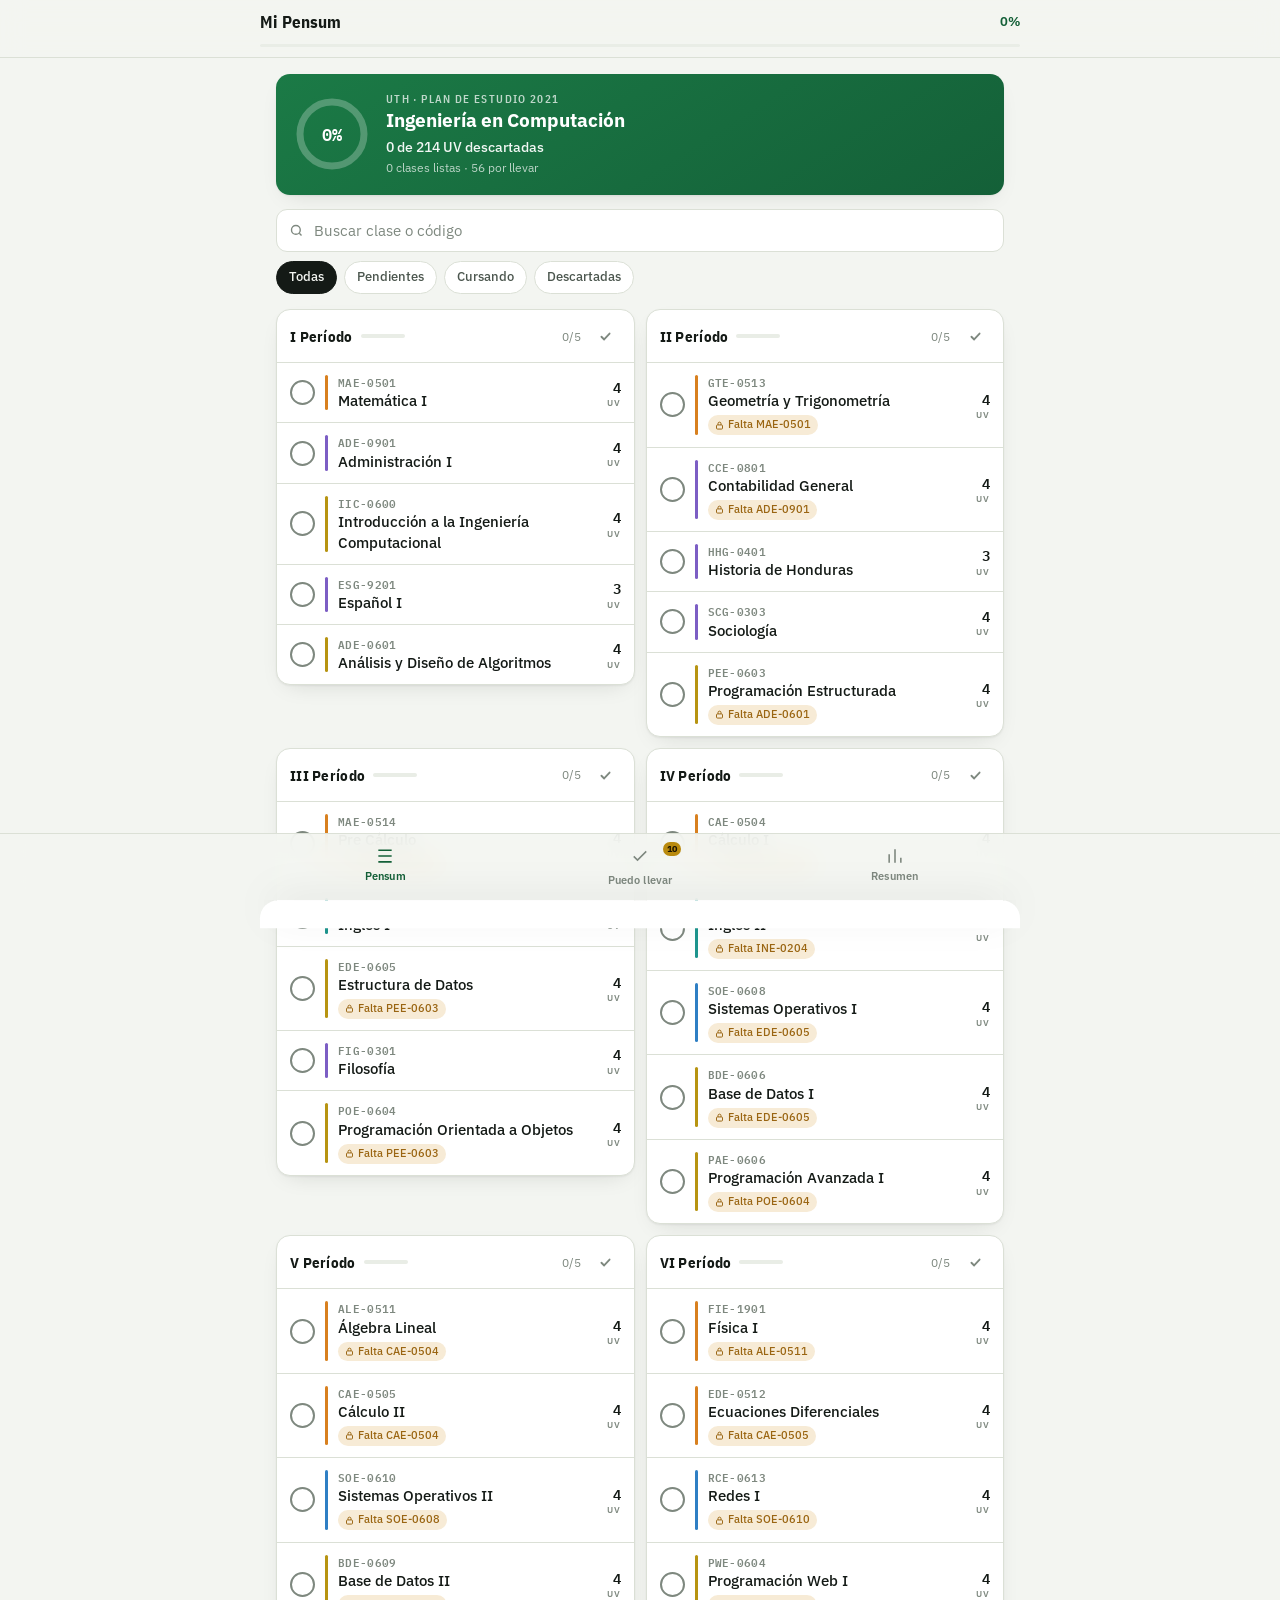
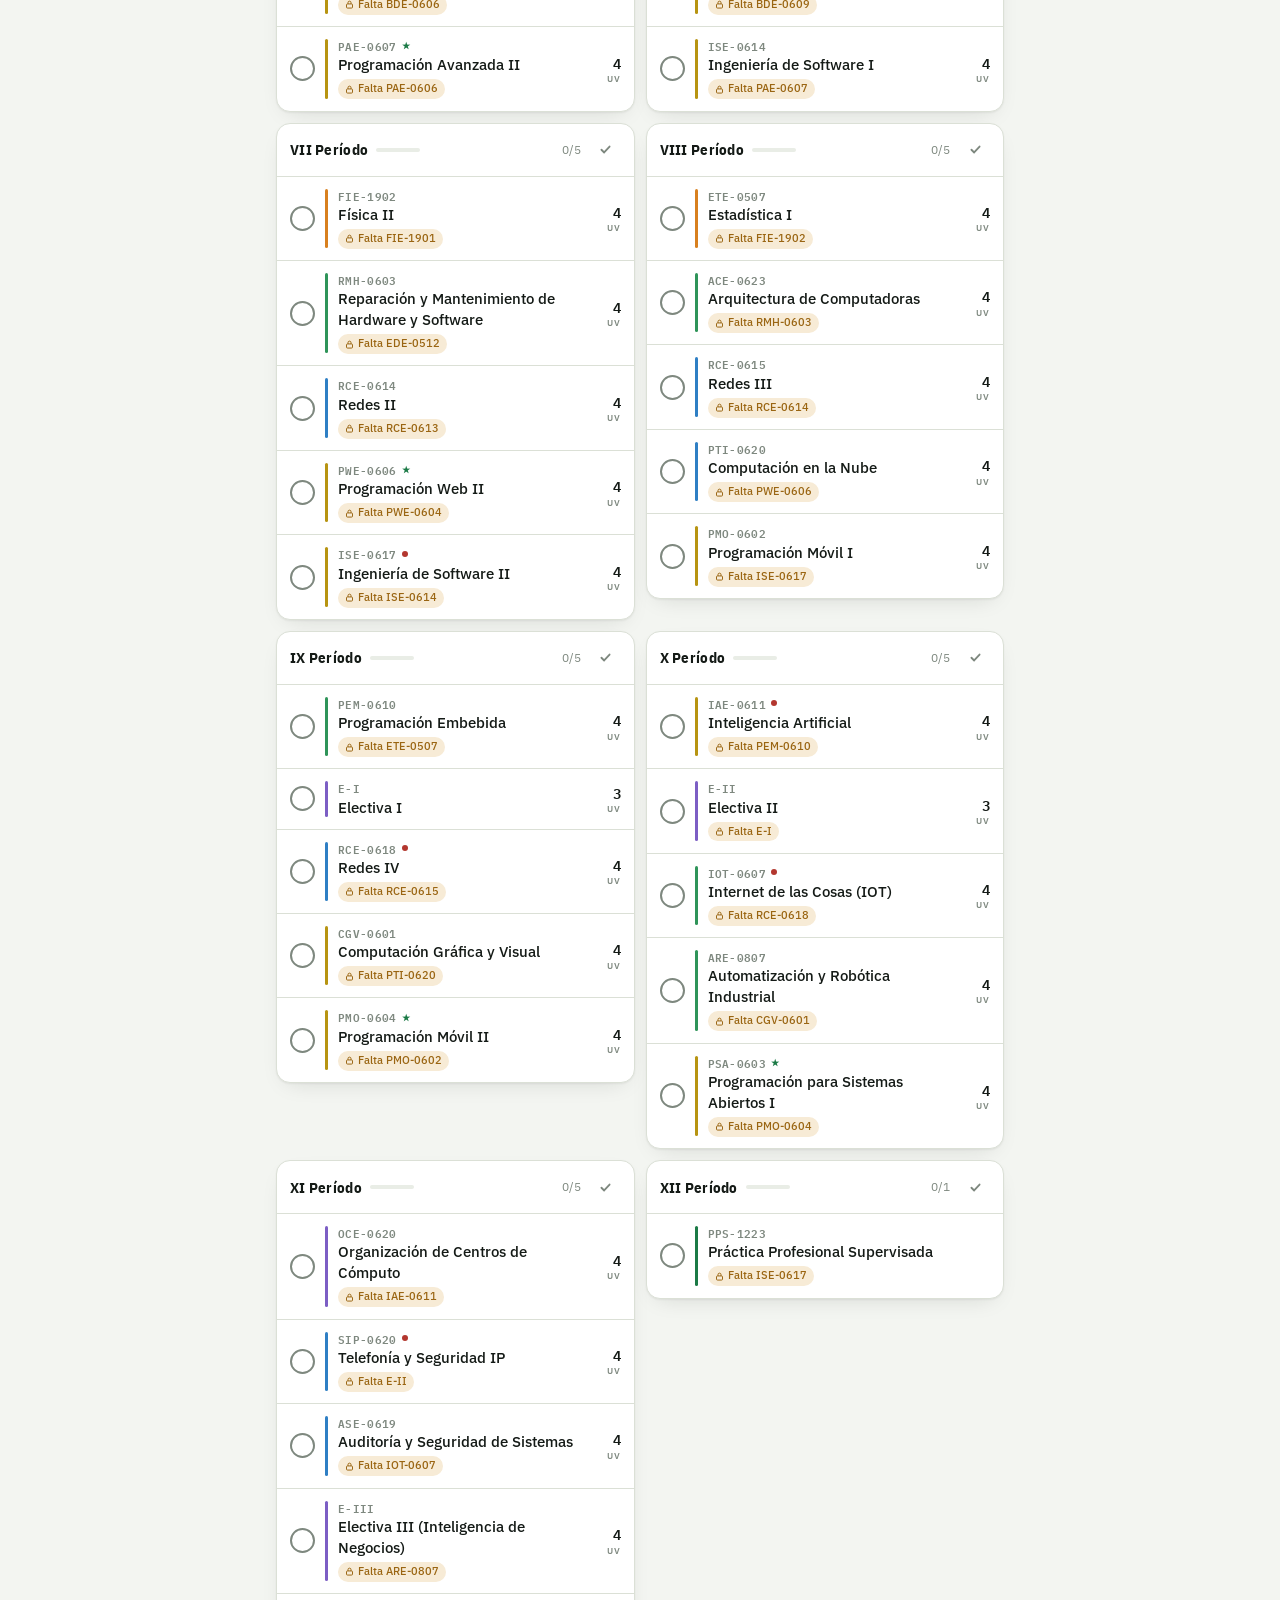
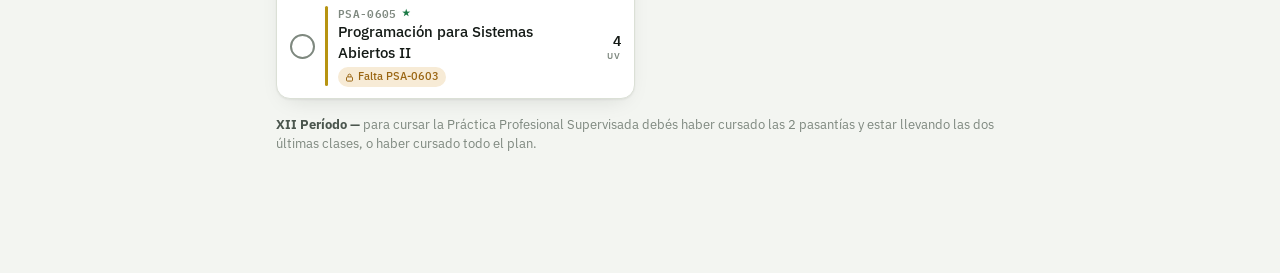
==== pensum-web/index.html @ b681b23f "Versión web instalable del pensum (sin Mac ni Xcode) Misma app en un solo index.html sin dependencia" ====
<!doctype html>
<html lang="es">
<head>
<meta charset="utf-8">
<meta name="viewport" content="width=device-width, initial-scale=1, viewport-fit=cover">
<meta name="description" content="Plan de estudio de Ingeniería en Computación (UTH): descartá las clases que ya cursaste y mirá cuánto te falta.">
<meta name="theme-color" content="#1B7A46">
<meta name="mobile-web-app-capable" content="yes">
<meta name="apple-mobile-web-app-capable" content="yes">
<meta name="apple-mobile-web-app-title" content="Mi Pensum">
<meta name="apple-mobile-web-app-status-bar-style" content="default">
<link rel="apple-touch-icon" href="apple-touch-icon.png">
<link rel="icon" href="icon-192.png" type="image/png">
<link rel="manifest" href="manifest.webmanifest">
</head>
<body>
<title>Mi Pensum UTH</title>
<link rel="preconnect" href="https://fonts.googleapis.com">
<link rel="preconnect" href="https://fonts.gstatic.com" crossorigin>
<link rel="stylesheet" href="https://fonts.googleapis.com/css2?family=IBM+Plex+Mono:wght@500;600&family=IBM+Plex+Sans+Condensed:wght@600;700&family=IBM+Plex+Sans:wght@400;500;600;700&display=swap">

<style>
:root{
  --ground:#F3F5F1; --surface:#FFFFFF; --surface-2:#E9EDE6; --line:#DBE0D6;
  --ink:#141A16; --ink-2:#4B564E; --ink-3:#7E887F;
  --verde:#1B7A46; --verde-ink:#146038; --verde-soft:#E2EFE7;
  --oro:#B98A0E; --oro-soft:#F6ECD2;
  --rojo:#B3372F; --ambar:#9A6512; --ambar-soft:#F7EBD6;
  --a-exactas:#D8801F; --a-desarrollo:#B79412; --a-redes:#2F7FC4;
  --a-humanas:#7C5EC4; --a-electronica:#2F9459; --a-idiomas:#1E958E; --a-practica:#1B7A46;
  --shadow:0 1px 2px rgba(20,26,22,.05), 0 8px 24px -12px rgba(20,26,22,.18);
  --r:14px;
}
@media (prefers-color-scheme: dark){
  :root:not([data-theme="light"]){
    --ground:#0E1210; --surface:#171D19; --surface-2:#202721; --line:#2B332D;
    --ink:#E9EEE9; --ink-2:#A5B0A7; --ink-3:#78837A;
    --verde:#57C285; --verde-ink:#7BD3A0; --verde-soft:#16291F;
    --oro:#E0B855; --oro-soft:#2A2314;
    --rojo:#E2766C; --ambar:#DDA65A; --ambar-soft:#2B2213;
    --a-exactas:#E9A253; --a-desarrollo:#D9BC45; --a-redes:#63A8E6;
    --a-humanas:#A98BE0; --a-electronica:#5CBE84; --a-idiomas:#4DBDB5; --a-practica:#57C285;
    --shadow:0 1px 2px rgba(0,0,0,.4), 0 8px 24px -14px rgba(0,0,0,.7);
  }
}
:root[data-theme="dark"]{
  --ground:#0E1210; --surface:#171D19; --surface-2:#202721; --line:#2B332D;
  --ink:#E9EEE9; --ink-2:#A5B0A7; --ink-3:#78837A;
  --verde:#57C285; --verde-ink:#7BD3A0; --verde-soft:#16291F;
  --oro:#E0B855; --oro-soft:#2A2314;
  --rojo:#E2766C; --ambar:#DDA65A; --ambar-soft:#2B2213;
  --a-exactas:#E9A253; --a-desarrollo:#D9BC45; --a-redes:#63A8E6;
  --a-humanas:#A98BE0; --a-electronica:#5CBE84; --a-idiomas:#4DBDB5; --a-practica:#57C285;
  --shadow:0 1px 2px rgba(0,0,0,.4), 0 8px 24px -14px rgba(0,0,0,.7);
}

*{box-sizing:border-box}
body{
  margin:0; background:var(--ground); color:var(--ink);
  font-family:"IBM Plex Sans",-apple-system,BlinkMacSystemFont,"Segoe UI",sans-serif;
  font-size:15px; line-height:1.45;
  -webkit-font-smoothing:antialiased; -webkit-tap-highlight-color:transparent;
}
button{font:inherit;color:inherit;background:none;border:0;padding:0;cursor:pointer}
:focus-visible{outline:2px solid var(--verde);outline-offset:2px;border-radius:6px}
.mono{font-family:"IBM Plex Mono",ui-monospace,monospace;font-variant-numeric:tabular-nums}
.cond{font-family:"IBM Plex Sans Condensed","IBM Plex Sans",sans-serif}

/* ── barra superior ───────────────────────────────── */
.topbar{
  position:sticky; top:0; z-index:30; background:var(--ground); background:color-mix(in srgb,var(--ground) 88%,transparent);
  backdrop-filter:saturate(1.6) blur(12px); border-bottom:1px solid var(--line);
  padding:calc(env(safe-area-inset-top) + 10px) 16px 10px;
}
.topbar-in{max-width:760px;margin:0 auto;display:flex;align-items:center;gap:12px}
.brand{font-family:"IBM Plex Sans Condensed",sans-serif;font-weight:700;font-size:17px;letter-spacing:.01em}
.topbar .pct{margin-left:auto;font-weight:600;font-size:13px;color:var(--verde-ink)}
.railtrack{height:3px;background:var(--surface-2);border-radius:99px;overflow:hidden;margin-top:9px}
.railfill{height:100%;background:var(--verde);border-radius:99px;transition:width .45s cubic-bezier(.22,1,.36,1)}

/* ── layout ───────────────────────────────────────── */
main{max-width:760px;margin:0 auto;padding:16px 16px 108px}
.view[hidden]{display:none}
section+section{margin-top:14px}

/* ── tarjeta de avance ────────────────────────────── */
.hero{
  background:linear-gradient(148deg,var(--verde) 0%,var(--verde-ink) 100%);
  border-radius:var(--r); padding:18px; display:flex; gap:16px; align-items:center;
  color:#fff; box-shadow:var(--shadow);
}
.hero .eyebrow{
  font-family:"IBM Plex Sans Condensed",sans-serif;font-size:10.5px;font-weight:600;
  letter-spacing:.13em;text-transform:uppercase;color:rgba(255,255,255,.72)
}
.hero h1{margin:2px 0 6px;font-size:19px;font-weight:700;line-height:1.2;text-wrap:balance}
.hero .uvtext{font-size:13.5px;color:rgba(255,255,255,.94);font-weight:500}
.hero .sub{font-size:12px;color:rgba(255,255,255,.7);margin-top:2px}
.ring{flex:0 0 auto;position:relative;width:76px;height:76px}
.ring svg{transform:rotate(-90deg);display:block}
.ring .val{
  position:absolute;inset:0;display:grid;place-items:center;
  font-family:"IBM Plex Mono",monospace;font-weight:600;font-size:17px;font-variant-numeric:tabular-nums
}

/* ── filtros ──────────────────────────────────────── */
.tools{display:flex;flex-direction:column;gap:9px;margin-top:14px}
.search{
  display:flex;align-items:center;gap:8px;background:var(--surface);border:1px solid var(--line);
  border-radius:11px;padding:9px 12px
}
.search input{
  border:0;background:none;outline:none;font:inherit;color:var(--ink);width:100%;
}
.search input::placeholder{color:var(--ink-3)}
.chips{display:flex;gap:7px;overflow-x:auto;scrollbar-width:none;padding-bottom:2px}
.chips::-webkit-scrollbar{display:none}
.chip{
  flex:0 0 auto;border:1px solid var(--line);background:var(--surface);color:var(--ink-2);
  padding:6px 12px;border-radius:99px;font-size:13px;font-weight:500;white-space:nowrap;
  transition:background .15s,color .15s,border-color .15s
}
.chip[aria-pressed="true"]{background:var(--ink);color:var(--ground);border-color:var(--ink)}

/* ── período ──────────────────────────────────────── */
.periodo{background:var(--surface);border:1px solid var(--line);border-radius:var(--r);overflow:hidden;box-shadow:var(--shadow)}
.periodo+.periodo{margin-top:11px}
.phead{display:flex;align-items:center;gap:10px;padding:11px 13px;width:100%;text-align:left}
.phead .num{
  font-family:"IBM Plex Sans Condensed",sans-serif;font-weight:700;font-size:14.5px;letter-spacing:.02em
}
.phead .count{margin-left:auto;font-size:12px;color:var(--ink-3);font-variant-numeric:tabular-nums}
.pbar{width:44px;height:4px;background:var(--surface-2);border-radius:99px;overflow:hidden;flex:0 0 auto}
.pbar i{display:block;height:100%;background:var(--verde);transition:width .35s}
.periodo.done .phead .num{color:var(--verde-ink)}
.markall{
  flex:0 0 auto;width:30px;height:30px;display:grid;place-items:center;border-radius:9px;
  color:var(--ink-3);border:1px solid transparent
}
.markall:hover{background:var(--surface-2);color:var(--ink)}
.periodo.done .markall{color:var(--verde)}
.clases{border-top:1px solid var(--line)}

/* ── fila de clase ────────────────────────────────── */
.clase{display:flex;align-items:stretch;gap:0;border-bottom:1px solid var(--line)}
.clase:last-child{border-bottom:0}
.tick{
  flex:0 0 auto;padding:12px 10px 12px 13px;display:flex;align-items:center;
}
.dot{
  width:25px;height:25px;border-radius:50%;border:2px solid var(--ink-3);
  display:grid;place-items:center;transition:background .18s,border-color .18s,transform .18s
}
.dot svg{opacity:0;transform:scale(.6);transition:opacity .18s,transform .18s}
.clase.hecha .dot{background:var(--verde);border-color:var(--verde)}
.clase.hecha .dot svg{opacity:1;transform:scale(1);color:#fff}
:root[data-theme="dark"] .clase.hecha .dot svg,
.clase.hecha .dot svg{color:#fff}
.clase.cursando .dot{border-color:var(--oro);background:var(--oro-soft)}
.clase.cursando .dot::after{content:"";width:9px;height:9px;border-radius:50%;background:var(--oro)}
.tick:active .dot{transform:scale(.86)}
.stripe{flex:0 0 3px;border-radius:99px;margin:12px 0}
.info{flex:1 1 auto;min-width:0;padding:11px 13px 11px 10px;text-align:left;display:block}
.code{
  font-family:"IBM Plex Mono",monospace;font-size:10.5px;font-weight:600;letter-spacing:.03em;
  color:var(--ink-3);display:flex;align-items:center;gap:5px
}
.flag{width:6px;height:6px;border-radius:50%;flex:0 0 auto}
.flag.inv{background:var(--rojo)}
.nombre{display:block;font-size:14.5px;font-weight:500;margin-top:1px;color:var(--ink)}
.clase.hecha .nombre{text-decoration:line-through;text-decoration-color:var(--ink-3);color:var(--ink-3);font-weight:400}
.clase.hecha .code{opacity:.65}
.lock{
  display:inline-flex;align-items:center;gap:4px;margin-top:4px;font-size:11px;font-weight:500;
  color:var(--ambar);background:var(--ambar-soft);padding:2px 7px;border-radius:99px
}
.cred{
  flex:0 0 auto;padding:12px 13px 12px 6px;display:flex;flex-direction:column;align-items:flex-end;justify-content:center
}
.cred b{font-family:"IBM Plex Mono",monospace;font-size:14px;font-weight:600;font-variant-numeric:tabular-nums}
.cred span{font-size:8.5px;font-weight:600;letter-spacing:.09em;color:var(--ink-3)}

/* ── vacío ────────────────────────────────────────── */
.empty{grid-column:1/-1;text-align:center;padding:48px 24px;color:var(--ink-3)}
.empty strong{display:block;color:var(--ink-2);font-size:15.5px;margin-bottom:4px}
.empty p{margin:0;font-size:13.5px;max-width:34ch;margin-inline:auto}

/* ── resumen ──────────────────────────────────────── */
.tiles{display:grid;grid-template-columns:repeat(2,1fr);gap:10px}
.tile{background:var(--surface);border:1px solid var(--line);border-radius:12px;padding:13px}
.tile .k{font-size:11px;font-weight:600;letter-spacing:.06em;text-transform:uppercase;color:var(--ink-3)}
.tile .v{font-family:"IBM Plex Mono",monospace;font-size:23px;font-weight:600;margin-top:3px;font-variant-numeric:tabular-nums}
.card{background:var(--surface);border:1px solid var(--line);border-radius:var(--r);padding:15px;box-shadow:var(--shadow)}
h2.sec{
  font-family:"IBM Plex Sans Condensed",sans-serif;font-size:11px;font-weight:600;letter-spacing:.13em;
  text-transform:uppercase;color:var(--ink-3);margin:20px 0 9px
}
.brow{display:flex;align-items:center;gap:10px;padding:6px 0}
.brow .lbl{font-size:13px;flex:0 0 auto;width:106px}
.brow .track{flex:1 1 auto;height:6px;background:var(--surface-2);border-radius:99px;overflow:hidden}
.brow .track i{display:block;height:100%;border-radius:99px;transition:width .4s}
.brow .n{font-size:11.5px;color:var(--ink-3);flex:0 0 auto;width:52px;text-align:right;font-variant-numeric:tabular-nums}
.legend{display:flex;flex-direction:column;gap:8px;font-size:13px;color:var(--ink-2)}
.legend div{display:flex;align-items:flex-start;gap:8px}
.note{font-size:12.5px;color:var(--ink-3);line-height:1.5}
.actions{display:flex;flex-direction:column;gap:9px;margin-top:20px}
.btn{
  display:flex;align-items:center;justify-content:center;gap:8px;padding:12px;border-radius:11px;
  font-weight:600;font-size:14.5px;border:1px solid var(--line);background:var(--surface)
}
.btn.prim{background:var(--verde);border-color:var(--verde);color:#fff}
.btn.danger{color:var(--rojo)}

/* ── navegación inferior ──────────────────────────── */
nav{
  position:fixed;left:0;right:0;bottom:0;z-index:30;
  background:var(--ground); background:color-mix(in srgb,var(--ground) 90%,transparent);
  backdrop-filter:saturate(1.6) blur(12px);border-top:1px solid var(--line);
  padding:6px 8px calc(env(safe-area-inset-bottom) + 6px);
}
.nav-in{max-width:760px;margin:0 auto;display:grid;grid-template-columns:repeat(3,1fr);gap:4px}
.tab{
  display:flex;flex-direction:column;align-items:center;gap:3px;padding:6px 2px;border-radius:10px;
  color:var(--ink-3);font-size:10.5px;font-weight:600;letter-spacing:.01em
}
.tab[aria-selected="true"]{color:var(--verde-ink)}
.tab .badge{
  position:absolute;transform:translate(13px,-4px);background:var(--oro);color:#1b1400;
  font-size:9px;font-weight:700;border-radius:99px;padding:0 4px;line-height:14px;min-width:14px;text-align:center
}

/* ── hoja de detalle ──────────────────────────────── */
.scrim{position:fixed;inset:0;background:rgba(10,14,11,.45);z-index:40;opacity:0;pointer-events:none;transition:opacity .25s}
.scrim.open{opacity:1;pointer-events:auto}
.sheet{
  position:fixed;left:0;right:0;bottom:0;z-index:41;background:var(--surface);
  border-radius:18px 18px 0 0;box-shadow:0 -8px 40px -12px rgba(0,0,0,.4);
  padding:8px 18px calc(env(safe-area-inset-bottom) + 20px);
  max-height:86vh;overflow-y:auto;transform:translateY(101%);transition:transform .3s cubic-bezier(.22,1,.36,1);
  max-width:760px;margin:0 auto
}
.sheet.open{transform:translateY(0)}
.grip{width:38px;height:4px;border-radius:99px;background:var(--line);margin:6px auto 14px}
.sheet .code{font-size:11.5px;margin-bottom:2px}
.sheet h3{margin:0 0 10px;font-size:19px;font-weight:700;line-height:1.25;text-wrap:balance}
.pills{display:flex;flex-wrap:wrap;gap:6px;margin-bottom:16px}
.pill{font-size:11.5px;font-weight:600;padding:4px 9px;border-radius:99px;background:var(--surface-2);color:var(--ink-2)}
.seg{display:grid;grid-template-columns:repeat(3,1fr);gap:3px;background:var(--surface-2);padding:3px;border-radius:11px;margin-bottom:16px}
.seg button{padding:8px;border-radius:9px;font-size:13.5px;font-weight:600;color:var(--ink-2)}
.seg button[aria-pressed="true"]{background:var(--surface);color:var(--ink);box-shadow:0 1px 3px rgba(0,0,0,.12)}
.sheet h4{
  font-family:"IBM Plex Sans Condensed",sans-serif;font-size:10.5px;font-weight:600;letter-spacing:.13em;
  text-transform:uppercase;color:var(--ink-3);margin:16px 0 7px
}
.link{display:flex;align-items:center;gap:9px;padding:7px 0;font-size:13.5px}
.link .st{flex:0 0 auto;color:var(--ink-3)}
.link.ok .st{color:var(--verde)}
.link small{display:block;color:var(--ink-3);font-size:11px;font-family:"IBM Plex Mono",monospace}
.toast{
  position:fixed;left:50%;bottom:calc(env(safe-area-inset-bottom) + 78px);transform:translate(-50%,14px);
  background:var(--ink);color:var(--ground);font-size:13px;font-weight:500;padding:9px 16px;border-radius:99px;
  z-index:50;opacity:0;pointer-events:none;transition:opacity .2s,transform .2s
}
.toast.show{opacity:1;transform:translate(-50%,0)}

@media (min-width:880px){
  .grid2{display:grid;grid-template-columns:1fr 1fr;gap:11px;align-items:start}
  .grid2 .periodo+.periodo{margin-top:0}
}
@media (prefers-reduced-motion:reduce){
  *{transition-duration:.01ms !important;animation-duration:.01ms !important}
}
</style>

<div class="topbar">
  <div class="topbar-in">
    <span class="brand">Mi Pensum</span>
    <span class="pct" id="topPct">0%</span>
  </div>
  <div class="topbar-in"><div class="railtrack" style="flex:1"><div class="railfill" id="topRail" style="width:0%"></div></div></div>
</div>

<main>
  <!-- ══ PENSUM ══ -->
  <div class="view" id="view-pensum">
    <div class="hero">
      <div class="ring">
        <svg width="76" height="76" viewBox="0 0 76 76" aria-hidden="true">
          <circle cx="38" cy="38" r="32" fill="none" stroke="rgba(255,255,255,.25)" stroke-width="7"></circle>
          <circle id="ringArc" cx="38" cy="38" r="32" fill="none" stroke="#EFC64B" stroke-width="7"
                  stroke-linecap="round" stroke-dasharray="201.06" stroke-dashoffset="201.06"
                  style="transition:stroke-dashoffset .6s cubic-bezier(.22,1,.36,1)"></circle>
        </svg>
        <div class="val" id="ringVal">0%</div>
      </div>
      <div style="min-width:0">
        <div class="eyebrow">UTH · Plan de estudio 2021</div>
        <h1>Ingeniería en Computación</h1>
        <div class="uvtext" id="heroUv">0 de 214 UV descartadas</div>
        <div class="sub" id="heroSub">0 clases listas · 56 por llevar</div>
      </div>
    </div>

    <div class="tools">
      <label class="search">
        <svg width="15" height="15" viewBox="0 0 24 24" fill="none" stroke="currentColor" stroke-width="2.2" style="color:var(--ink-3);flex:0 0 auto" aria-hidden="true"><circle cx="11" cy="11" r="7"/><path d="m20 20-3.5-3.5"/></svg>
        <input id="q" type="search" placeholder="Buscar clase o código" autocomplete="off" aria-label="Buscar clase o código">
      </label>
      <div class="chips" role="group" aria-label="Filtrar por estado">
        <button class="chip" data-filtro="todas" aria-pressed="true">Todas</button>
        <button class="chip" data-filtro="pendiente" aria-pressed="false">Pendientes</button>
        <button class="chip" data-filtro="cursando" aria-pressed="false">Cursando</button>
        <button class="chip" data-filtro="descartada" aria-pressed="false">Descartadas</button>
      </div>
    </div>

    <div id="periodos" class="grid2" style="margin-top:13px"></div>

    <p class="note" style="margin-top:16px">
      <strong style="color:var(--ink-2)">XII Período —</strong> para cursar la Práctica Profesional
      Supervisada debés haber cursado las 2 pasantías y estar llevando las dos últimas clases,
      o haber cursado todo el plan.
    </p>
  </div>

  <!-- ══ PUEDO LLEVAR ══ -->
  <div class="view" id="view-libres" hidden>
    <h2 class="sec" style="margin-top:4px">Listo para matricular</h2>
    <p class="note" id="libresIntro" style="margin-bottom:12px"></p>
    <div id="libres"></div>
  </div>

  <!-- ══ RESUMEN ══ -->
  <div class="view" id="view-resumen" hidden>
    <h2 class="sec" style="margin-top:4px">De un vistazo</h2>
    <div class="tiles" id="tiles"></div>

    <h2 class="sec">Avance por período</h2>
    <div class="card" id="barPeriodos"></div>

    <h2 class="sec">Avance por área</h2>
    <div class="card" id="barAreas"></div>

    <h2 class="sec">Simbología del plan</h2>
    <div class="card legend">
      <div><span class="flag inv" style="margin-top:6px"></span><span>Punto rojo — componente de investigación</span></div>
      <div><span style="color:var(--verde);font-size:11px;margin-top:2px">&#9733;</span><span>Estrella verde — componente de vinculación</span></div>
      <div><span style="color:var(--ink-3);margin-top:1px">&#9679;</span><span>Al terminar Ingeniería de Software II cursás la Pasantía Profesional Supervisada I (80 hrs); al terminar Redes IV, la Pasantía II.</span></div>
    </div>

    <div class="actions">
      <button class="btn prim" id="btnShare">Compartir mi avance</button>
      <button class="btn danger" id="btnReset">Reiniciar todo el pensum</button>
    </div>

    <p class="note" style="margin-top:18px">
      Códigos, nombres, UV y períodos salen del mapa curricular del brochure de la UTH.
      Las prelaciones son las cadenas visibles del diagrama: confirmalas con tu coordinación
      académica antes de matricular.
    </p>
  </div>
</main>

<nav>
  <div class="nav-in" role="tablist">
    <button class="tab" role="tab" data-view="pensum" aria-selected="true">
      <svg width="20" height="20" viewBox="0 0 24 24" fill="none" stroke="currentColor" stroke-width="1.9" aria-hidden="true"><path d="M4 5h16M4 12h16M4 19h16"/></svg>
      Pensum
    </button>
    <button class="tab" role="tab" data-view="libres" aria-selected="false">
      <span style="position:relative;display:block">
        <svg width="20" height="20" viewBox="0 0 24 24" fill="none" stroke="currentColor" stroke-width="1.9" aria-hidden="true"><path d="M4.5 12.5 9 17l10.5-10.5"/></svg>
        <span class="badge" id="badgeLibres" hidden>0</span>
      </span>
      Puedo llevar
    </button>
    <button class="tab" role="tab" data-view="resumen" aria-selected="false">
      <svg width="20" height="20" viewBox="0 0 24 24" fill="none" stroke="currentColor" stroke-width="1.9" aria-hidden="true"><path d="M5 20V10M12 20V4M19 20v-6"/></svg>
      Resumen
    </button>
  </div>
</nav>

<div class="scrim" id="scrim"></div>
<div class="sheet" id="sheet" role="dialog" aria-modal="true" aria-label="Detalle de la clase"></div>
<div class="toast" id="toast"></div>

<script>
"use strict";

/* ───────── Plan de estudio: Ingeniería en Computación, UTH (brochure 2021) ─────────
   c=código, n=nombre, uv, p=período, a=área, r=requisitos, f=marcas
   f: i=investigación, v=vinculación, 1=pasantía I, 2=pasantía II          */
const AREAS = {
  exactas:{n:"Exactas",c:"var(--a-exactas)"}, desarrollo:{n:"Desarrollo",c:"var(--a-desarrollo)"},
  redes:{n:"Redes y telecom.",c:"var(--a-redes)"}, humanas:{n:"Habilidades humanas",c:"var(--a-humanas)"},
  electronica:{n:"Electrónica",c:"var(--a-electronica)"}, idiomas:{n:"Idiomas",c:"var(--a-idiomas)"},
  practica:{n:"Práctica profesional",c:"var(--a-practica)"}
};

const CURSOS = [
  {c:"MAE-0501",n:"Matemática I",uv:4,p:1,a:"exactas",r:[]},
  {c:"ADE-0901",n:"Administración I",uv:4,p:1,a:"humanas",r:[]},
  {c:"IIC-0600",n:"Introducción a la Ingeniería Computacional",uv:4,p:1,a:"desarrollo",r:[]},
  {c:"ESG-9201",n:"Español I",uv:3,p:1,a:"humanas",r:[]},
  {c:"ADE-0601",n:"Análisis y Diseño de Algoritmos",uv:4,p:1,a:"desarrollo",r:[]},

  {c:"GTE-0513",n:"Geometría y Trigonometría",uv:4,p:2,a:"exactas",r:["MAE-0501"]},
  {c:"CCE-0801",n:"Contabilidad General",uv:4,p:2,a:"humanas",r:["ADE-0901"]},
  {c:"HHG-0401",n:"Historia de Honduras",uv:3,p:2,a:"humanas",r:[]},
  {c:"SCG-0303",n:"Sociología",uv:4,p:2,a:"humanas",r:[]},
  {c:"PEE-0603",n:"Programación Estructurada",uv:4,p:2,a:"desarrollo",r:["ADE-0601"]},

  {c:"MAE-0514",n:"Pre Cálculo",uv:4,p:3,a:"exactas",r:["GTE-0513"]},
  {c:"INE-0204",n:"Inglés I",uv:3,p:3,a:"idiomas",r:[]},
  {c:"EDE-0605",n:"Estructura de Datos",uv:4,p:3,a:"desarrollo",r:["PEE-0603"]},
  {c:"FIG-0301",n:"Filosofía",uv:4,p:3,a:"humanas",r:[]},
  {c:"POE-0604",n:"Programación Orientada a Objetos",uv:4,p:3,a:"desarrollo",r:["PEE-0603"]},

  {c:"CAE-0504",n:"Cálculo I",uv:4,p:4,a:"exactas",r:["MAE-0514"]},
  {c:"INE-0205",n:"Inglés II",uv:3,p:4,a:"idiomas",r:["INE-0204"]},
  {c:"SOE-0608",n:"Sistemas Operativos I",uv:4,p:4,a:"redes",r:["EDE-0605"]},
  {c:"BDE-0606",n:"Base de Datos I",uv:4,p:4,a:"desarrollo",r:["EDE-0605"]},
  {c:"PAE-0606",n:"Programación Avanzada I",uv:4,p:4,a:"desarrollo",r:["POE-0604"]},

  {c:"ALE-0511",n:"Álgebra Lineal",uv:4,p:5,a:"exactas",r:["CAE-0504"]},
  {c:"CAE-0505",n:"Cálculo II",uv:4,p:5,a:"exactas",r:["CAE-0504"]},
  {c:"SOE-0610",n:"Sistemas Operativos II",uv:4,p:5,a:"redes",r:["SOE-0608"]},
  {c:"BDE-0609",n:"Base de Datos II",uv:4,p:5,a:"desarrollo",r:["BDE-0606"]},
  {c:"PAE-0607",n:"Programación Avanzada II",uv:4,p:5,a:"desarrollo",r:["PAE-0606"],f:"v"},

  {c:"FIE-1901",n:"Física I",uv:4,p:6,a:"exactas",r:["ALE-0511"]},
  {c:"EDE-0512",n:"Ecuaciones Diferenciales",uv:4,p:6,a:"exactas",r:["CAE-0505"]},
  {c:"RCE-0613",n:"Redes I",uv:4,p:6,a:"redes",r:["SOE-0610"]},
  {c:"PWE-0604",n:"Programación Web I",uv:4,p:6,a:"desarrollo",r:["BDE-0609"]},
  {c:"ISE-0614",n:"Ingeniería de Software I",uv:4,p:6,a:"desarrollo",r:["PAE-0607"]},

  {c:"FIE-1902",n:"Física II",uv:4,p:7,a:"exactas",r:["FIE-1901"]},
  {c:"RMH-0603",n:"Reparación y Mantenimiento de Hardware y Software",uv:4,p:7,a:"electronica",r:["EDE-0512"]},
  {c:"RCE-0614",n:"Redes II",uv:4,p:7,a:"redes",r:["RCE-0613"]},
  {c:"PWE-0606",n:"Programación Web II",uv:4,p:7,a:"desarrollo",r:["PWE-0604"],f:"v"},
  {c:"ISE-0617",n:"Ingeniería de Software II",uv:4,p:7,a:"desarrollo",r:["ISE-0614"],f:"i1"},

  {c:"ETE-0507",n:"Estadística I",uv:4,p:8,a:"exactas",r:["FIE-1902"]},
  {c:"ACE-0623",n:"Arquitectura de Computadoras",uv:4,p:8,a:"electronica",r:["RMH-0603"]},
  {c:"RCE-0615",n:"Redes III",uv:4,p:8,a:"redes",r:["RCE-0614"]},
  {c:"PTI-0620",n:"Computación en la Nube",uv:4,p:8,a:"redes",r:["PWE-0606"]},
  {c:"PMO-0602",n:"Programación Móvil I",uv:4,p:8,a:"desarrollo",r:["ISE-0617"]},

  {c:"PEM-0610",n:"Programación Embebida",uv:4,p:9,a:"electronica",r:["ETE-0507"]},
  {c:"E-I",n:"Electiva I",uv:3,p:9,a:"humanas",r:[]},
  {c:"RCE-0618",n:"Redes IV",uv:4,p:9,a:"redes",r:["RCE-0615"],f:"i2"},
  {c:"CGV-0601",n:"Computación Gráfica y Visual",uv:4,p:9,a:"desarrollo",r:["PTI-0620"]},
  {c:"PMO-0604",n:"Programación Móvil II",uv:4,p:9,a:"desarrollo",r:["PMO-0602"],f:"v"},

  {c:"IAE-0611",n:"Inteligencia Artificial",uv:4,p:10,a:"desarrollo",r:["PEM-0610"],f:"i"},
  {c:"E-II",n:"Electiva II",uv:3,p:10,a:"humanas",r:["E-I"]},
  {c:"IOT-0607",n:"Internet de las Cosas (IOT)",uv:4,p:10,a:"electronica",r:["RCE-0618"],f:"i"},
  {c:"ARE-0807",n:"Automatización y Robótica Industrial",uv:4,p:10,a:"electronica",r:["CGV-0601"]},
  {c:"PSA-0603",n:"Programación para Sistemas Abiertos I",uv:4,p:10,a:"desarrollo",r:["PMO-0604"],f:"v"},

  {c:"OCE-0620",n:"Organización de Centros de Cómputo",uv:4,p:11,a:"humanas",r:["IAE-0611"]},
  {c:"SIP-0620",n:"Telefonía y Seguridad IP",uv:4,p:11,a:"redes",r:["E-II"],f:"i"},
  {c:"ASE-0619",n:"Auditoría y Seguridad de Sistemas",uv:4,p:11,a:"redes",r:["IOT-0607"]},
  {c:"E-III",n:"Electiva III (Inteligencia de Negocios)",uv:4,p:11,a:"humanas",r:["ARE-0807"]},
  {c:"PSA-0605",n:"Programación para Sistemas Abiertos II",uv:4,p:11,a:"desarrollo",r:["PSA-0603"],f:"v"},

  {c:"PPS-1223",n:"Práctica Profesional Supervisada",uv:0,p:12,a:"practica",r:["ISE-0617","RCE-0618"]}
];

const ROMANO = ["","I","II","III","IV","V","VI","VII","VIII","IX","X","XI","XII"];
const PERIODOS = [...new Set(CURSOS.map(c => c.p))].sort((a,b) => a-b);
const PORCODIGO = Object.fromEntries(CURSOS.map(c => [c.c, c]));
const UV_TOTAL = CURSOS.reduce((s,c) => s + c.uv, 0);
const CLAVE = "pensum.uth.v1";
const ETIQ = { todas:"Todas", pendiente:"Pendientes", cursando:"Cursando", descartada:"Descartadas" };

/* ───────── estado ───────── */
let estados = {};
try {
  const raw = localStorage.getItem(CLAVE);
  if (raw) estados = JSON.parse(raw) || {};
} catch (e) { estados = {}; }

function guardar(){
  try { localStorage.setItem(CLAVE, JSON.stringify(estados)); } catch (e) {}
}

let filtro = "todas";
let busqueda = "";
let vista = "pensum";
let colapsados = new Set();

const est = c => estados[c.c] || "pendiente";
const hecha = c => est(c) === "descartada";
const faltantes = c => c.r.map(x => PORCODIGO[x]).filter(x => x && !hecha(x));
const bloqueada = c => !hecha(c) && faltantes(c).length > 0;
const habilita = c => CURSOS.filter(x => x.r.includes(c.c));
const libres = () => CURSOS.filter(c => est(c) === "pendiente" && faltantes(c).length === 0);

function fijar(c, nuevo){
  if (nuevo === "pendiente") delete estados[c.c]; else estados[c.c] = nuevo;
  guardar(); render();
}
function alternar(c){ fijar(c, hecha(c) ? "pendiente" : "descartada"); }

function avance(lista){
  let uvOk = 0, uvT = 0, ok = 0, cur = 0;
  for (const c of lista){
    uvT += c.uv;
    if (est(c) === "descartada"){ uvOk += c.uv; ok++; }
    else if (est(c) === "cursando") cur++;
  }
  return { uvOk, uvT, ok, cur, total: lista.length, pend: lista.length - ok,
           frac: uvT ? uvOk / uvT : 0 };
}
const delPeriodo = p => CURSOS.filter(c => c.p === p);

function visible(c){
  if (filtro !== "todas" && est(c) !== filtro) return false;
  const q = busqueda.trim().toLowerCase();
  if (!q) return true;
  return c.n.toLowerCase().includes(q) || c.c.toLowerCase().includes(q);
}

/* ───────── utilidades de render ───────── */
const esc = s => String(s).replace(/[&<>"']/g, m =>
  ({"&":"&amp;","<":"&lt;",">":"&gt;",'"':"&quot;","'":"&#39;"}[m]));

const CHECK = '<svg width="13" height="13" viewBox="0 0 24 24" fill="none" stroke="currentColor" stroke-width="3.4" stroke-linecap="round" stroke-linejoin="round"><path d="M4.5 12.5 9.5 17.5 19.5 6.5"/></svg>';
const LOCK = '<svg width="9" height="9" viewBox="0 0 24 24" fill="none" stroke="currentColor" stroke-width="2.6"><rect x="4" y="10.5" width="16" height="11" rx="2.5"/><path d="M8 10.5V7a4 4 0 0 1 8 0v3.5"/></svg>';

function filaHTML(c){
  const e = est(c);
  const cls = e === "descartada" ? "hecha" : (e === "cursando" ? "cursando" : "");
  const flags = (c.f || "");
  let marcas = "";
  if (flags.includes("i")) marcas += '<span class="flag inv" title="Componente de investigación"></span>';
  if (flags.includes("v")) marcas += '<span style="color:var(--verde);font-size:9px;line-height:1" title="Componente de vinculación">&#9733;</span>';
  const falta = bloqueada(c) ? faltantes(c)[0] : null;
  return `<div class="clase ${cls}" data-c="${c.c}">
    <button class="tick" data-act="toggle" aria-pressed="${e === "descartada"}"
            aria-label="${e === "descartada" ? "Restaurar" : "Descartar"} ${esc(c.n)}">
      <span class="dot">${CHECK}</span>
    </button>
    <span class="stripe" style="background:${AREAS[c.a].c}"></span>
    <button class="info" data-act="detalle" aria-label="Ver detalle de ${esc(c.n)}">
      <span class="code">${esc(c.c)}${marcas}</span>
      <span class="nombre">${esc(c.n)}</span>
      ${falta ? `<span class="lock">${LOCK} Falta ${esc(falta.c)}</span>` : ""}
    </button>
    ${c.uv ? `<span class="cred"><b>${c.uv}</b><span>UV</span></span>` : '<span class="cred"></span>'}
  </div>`;
}

function renderPensum(){
  const cont = document.getElementById("periodos");
  let html = "", algo = false;

  for (const p of PERIODOS){
    const todos = delPeriodo(p);
    const mostrados = todos.filter(visible);
    if (!mostrados.length) continue;
    algo = true;
    const a = avance(todos);
    const listo = a.ok === a.total;
    const cerrado = colapsados.has(p);
    html += `<div class="periodo ${listo ? "done" : ""}">
      <div class="phead">
        <button data-per="${p}" data-act="colapsar" style="display:flex;align-items:center;gap:8px;flex:1 1 auto;text-align:left"
                aria-expanded="${!cerrado}">
          <span class="num">${ROMANO[p]} Período</span>
          <span class="pbar"><i style="width:${a.total ? a.ok / a.total * 100 : 0}%"></i></span>
          <span class="count">${a.ok}/${a.total}</span>
        </button>
        <button class="markall" data-per="${p}" data-act="todo"
                aria-label="${listo ? "Restaurar" : "Descartar"} el ${ROMANO[p]} período">${CHECK}</button>
      </div>
      ${cerrado ? "" : `<div class="clases">${mostrados.map(filaHTML).join("")}</div>`}
    </div>`;
  }

  cont.innerHTML = algo ? html : `<div class="empty">
      <strong>Ninguna clase acá</strong>
      <p>No hay clases que coincidan con ${busqueda ? `«${esc(busqueda)}»` : `el filtro <b>${esc(ETIQ[filtro])}</b>`}.</p>
    </div>`;
}

function renderLibres(){
  const l = libres();
  const cont = document.getElementById("libres");
  const intro = document.getElementById("libresIntro");
  const badge = document.getElementById("badgeLibres");

  badge.hidden = l.length === 0;
  badge.textContent = l.length;

  if (!l.length){
    intro.textContent = "";
    cont.innerHTML = `<div class="empty">
      <strong>Nada disponible todavía</strong>
      <p>Descartá las clases que ya cursaste y acá aparece lo que podés matricular.</p>
    </div>`;
    return;
  }
  intro.textContent = `${l.length} ${l.length === 1 ? "clase tiene" : "clases tienen"} todos sus requisitos descartados.`;

  let html = "";
  for (const p of PERIODOS){
    const g = l.filter(c => c.p === p);
    if (!g.length) continue;
    html += `<div class="periodo">
      <div class="phead"><span class="num">${ROMANO[p]} Período</span>
        <span class="count">${g.length} ${g.length === 1 ? "clase" : "clases"}</span></div>
      <div class="clases">${g.map(filaHTML).join("")}</div>
    </div>`;
  }
  cont.innerHTML = html;
}

function barra(lbl, ok, total, color){
  const pc = total ? ok / total * 100 : 0;
  return `<div class="brow">
    <span class="lbl">${esc(lbl)}</span>
    <span class="track"><i style="width:${pc}%;background:${color}"></i></span>
    <span class="n">${ok}/${total}</span>
  </div>`;
}

function renderResumen(){
  const a = avance(CURSOS);
  const completos = PERIODOS.filter(p => { const x = avance(delPeriodo(p)); return x.ok === x.total; }).length;

  document.getElementById("tiles").innerHTML = [
    ["Clases listas", a.ok, "var(--verde-ink)"],
    ["Por llevar", a.pend, "var(--ink)"],
    ["UV pendientes", a.uvT - a.uvOk, "var(--ink)"],
    ["Períodos completos", `${completos}/${PERIODOS.length}`, "var(--verde-ink)"]
  ].map(([k, v, c]) => `<div class="tile"><div class="k">${k}</div><div class="v" style="color:${c}">${v}</div></div>`).join("");

  document.getElementById("barPeriodos").innerHTML = PERIODOS.map(p => {
    const x = avance(delPeriodo(p));
    return barra(`${ROMANO[p]} Período`, x.ok, x.total, "var(--verde)");
  }).join("");

  document.getElementById("barAreas").innerHTML = Object.entries(AREAS).map(([k, v]) => {
    const x = avance(CURSOS.filter(c => c.a === k));
    return x.total ? barra(v.n, x.ok, x.total, v.c) : "";
  }).join("");
}

function renderTop(){
  const a = avance(CURSOS);
  const pc = Math.round(a.frac * 100);
  document.getElementById("topPct").textContent = pc + "%";
  document.getElementById("topRail").style.width = pc + "%";
  document.getElementById("ringVal").textContent = pc + "%";
  document.getElementById("ringArc").style.strokeDashoffset = String(201.06 * (1 - a.frac));
  document.getElementById("heroUv").textContent = `${a.uvOk} de ${a.uvT} UV descartadas`;
  document.getElementById("heroSub").textContent =
    `${a.ok} ${a.ok === 1 ? "clase lista" : "clases listas"} · ${a.pend} por llevar` +
    (a.cur ? ` · ${a.cur} cursando` : "");
}

function render(){
  renderTop();
  if (vista === "pensum") renderPensum();
  renderLibres();
  if (vista === "resumen") renderResumen();
}

/* ───────── hoja de detalle ───────── */
const sheet = document.getElementById("sheet");
const scrim = document.getElementById("scrim");
let abierto = null;

function abrirDetalle(c){
  abierto = c;
  const e = est(c);
  const notas = [];
  const f = c.f || "";
  if (f.includes("i")) notas.push("Componente de investigación");
  if (f.includes("v")) notas.push("Componente de vinculación");
  if (f.includes("1")) notas.push("Al finalizarla cursás la Pasantía Profesional Supervisada I (80 hrs)");
  if (f.includes("2")) notas.push("Al finalizarla cursás la Pasantía Profesional Supervisada II (80 hrs)");

  const enlace = (x) => `<div class="link ${hecha(x) ? "ok" : ""}">
      <span class="st">${hecha(x) ? CHECK : "&#9675;"}</span>
      <span>${esc(x.n)}<small>${esc(x.c)} · ${ROMANO[x.p]} Período</small></span>
    </div>`;

  const sigs = habilita(c);
  sheet.innerHTML = `<div class="grip"></div>
    <div class="code">${esc(c.c)}</div>
    <h3>${esc(c.n)}</h3>
    <div class="pills">
      <span class="pill">${ROMANO[c.p]} Período</span>
      ${c.uv ? `<span class="pill">${c.uv} UV</span>` : ""}
      <span class="pill" style="color:${AREAS[c.a].c}">${AREAS[c.a].n}</span>
    </div>
    <div class="seg" role="group" aria-label="Estado de la clase">
      <button data-set="pendiente"  aria-pressed="${e === "pendiente"}">Pendiente</button>
      <button data-set="cursando"   aria-pressed="${e === "cursando"}">Cursando</button>
      <button data-set="descartada" aria-pressed="${e === "descartada"}">Descartada</button>
    </div>
    ${c.r.length ? `<h4>Requisitos</h4>${c.r.map(x => PORCODIGO[x]).filter(Boolean).map(enlace).join("")}` : ""}
    ${sigs.length ? `<h4>Al descartarla habilitás</h4>${sigs.map(enlace).join("")}` : ""}
    ${notas.length ? `<h4>Notas del plan</h4>${notas.map(t => `<div class="link"><span class="st">&#8226;</span><span>${esc(t)}</span></div>`).join("")}` : ""}
    <button class="btn ${e === "descartada" ? "" : "prim"}" data-set="${e === "descartada" ? "pendiente" : "descartada"}" style="margin-top:18px;width:100%">
      ${e === "descartada" ? "Restaurar clase" : "Descartar clase"}
    </button>`;
  sheet.classList.add("open");
  scrim.classList.add("open");
}

function cerrarDetalle(){
  sheet.classList.remove("open");
  scrim.classList.remove("open");
  abierto = null;
}

scrim.addEventListener("click", cerrarDetalle);
document.addEventListener("keydown", e => { if (e.key === "Escape") cerrarDetalle(); });

sheet.addEventListener("click", e => {
  const b = e.target.closest("[data-set]");
  if (!b || !abierto) return;
  const c = abierto;
  fijar(c, b.dataset.set);
  if (b.classList.contains("btn")) cerrarDetalle(); else abrirDetalle(c);
});

/* ───────── interacción principal ───────── */
document.querySelector("main").addEventListener("click", e => {
  const per = e.target.closest("[data-per]");
  if (per){
    const p = Number(per.dataset.per);
    if (per.dataset.act === "colapsar"){
      colapsados.has(p) ? colapsados.delete(p) : colapsados.add(p);
      render(); return;
    }
    const todos = delPeriodo(p);
    const listo = todos.every(hecha);
    todos.forEach(c => { if (listo) delete estados[c.c]; else estados[c.c] = "descartada"; });
    guardar(); render();
    aviso(listo ? `${ROMANO[p]} Período restaurado` : `${ROMANO[p]} Período descartado`);
    return;
  }
  const fila = e.target.closest(".clase");
  if (!fila) return;
  const c = PORCODIGO[fila.dataset.c];
  if (!c) return;
  const act = e.target.closest("[data-act]");
  if (act && act.dataset.act === "toggle") alternar(c);
  else abrirDetalle(c);
});

document.querySelectorAll(".chip").forEach(chip => {
  chip.addEventListener("click", () => {
    filtro = chip.dataset.filtro;
    document.querySelectorAll(".chip").forEach(x => x.setAttribute("aria-pressed", String(x === chip)));
    render();
  });
});

document.getElementById("q").addEventListener("input", e => {
  busqueda = e.target.value; render();
});

document.querySelectorAll(".tab").forEach(tab => {
  tab.addEventListener("click", () => {
    vista = tab.dataset.view;
    document.querySelectorAll(".tab").forEach(t => t.setAttribute("aria-selected", String(t === tab)));
    document.querySelectorAll(".view").forEach(v => { v.hidden = v.id !== "view-" + vista; });
    window.scrollTo({ top: 0, behavior: "instant" });
    render();
  });
});

/* ───────── acciones ───────── */
const toast = document.getElementById("toast");
let toastT;
function aviso(msg){
  toast.textContent = msg;
  toast.classList.add("show");
  clearTimeout(toastT);
  toastT = setTimeout(() => toast.classList.remove("show"), 1900);
}

document.getElementById("btnReset").addEventListener("click", () => {
  if (!confirm("¿Reiniciar el pensum? Todas las clases vuelven a pendiente.")) return;
  estados = {}; guardar(); render(); aviso("Pensum reiniciado");
});

document.getElementById("btnShare").addEventListener("click", async () => {
  const a = avance(CURSOS);
  const lineas = [
    "Ingeniería en Computación — UTH",
    `Avance: ${Math.round(a.frac * 100)}% · ${a.uvOk}/${a.uvT} UV · ${a.ok}/${a.total} clases`,
    ""
  ];
  for (const p of PERIODOS){
    const g = delPeriodo(p).filter(hecha);
    if (!g.length) continue;
    lineas.push(`${ROMANO[p]} Período:`);
    g.forEach(c => lineas.push(`  ✓ ${c.c} ${c.n}`));
  }
  const texto = lineas.join("\n");
  try {
    if (navigator.share) { await navigator.share({ title: "Mi Pensum", text: texto }); return; }
    await navigator.clipboard.writeText(texto);
    aviso("Resumen copiado");
  } catch (e) { aviso("No se pudo compartir"); }
});

render();
</script>

<script>
if ("serviceWorker" in navigator) {
  addEventListener("load", () => navigator.serviceWorker.register("sw.js").catch(() => {}));
}
</script>
</body>
</html>
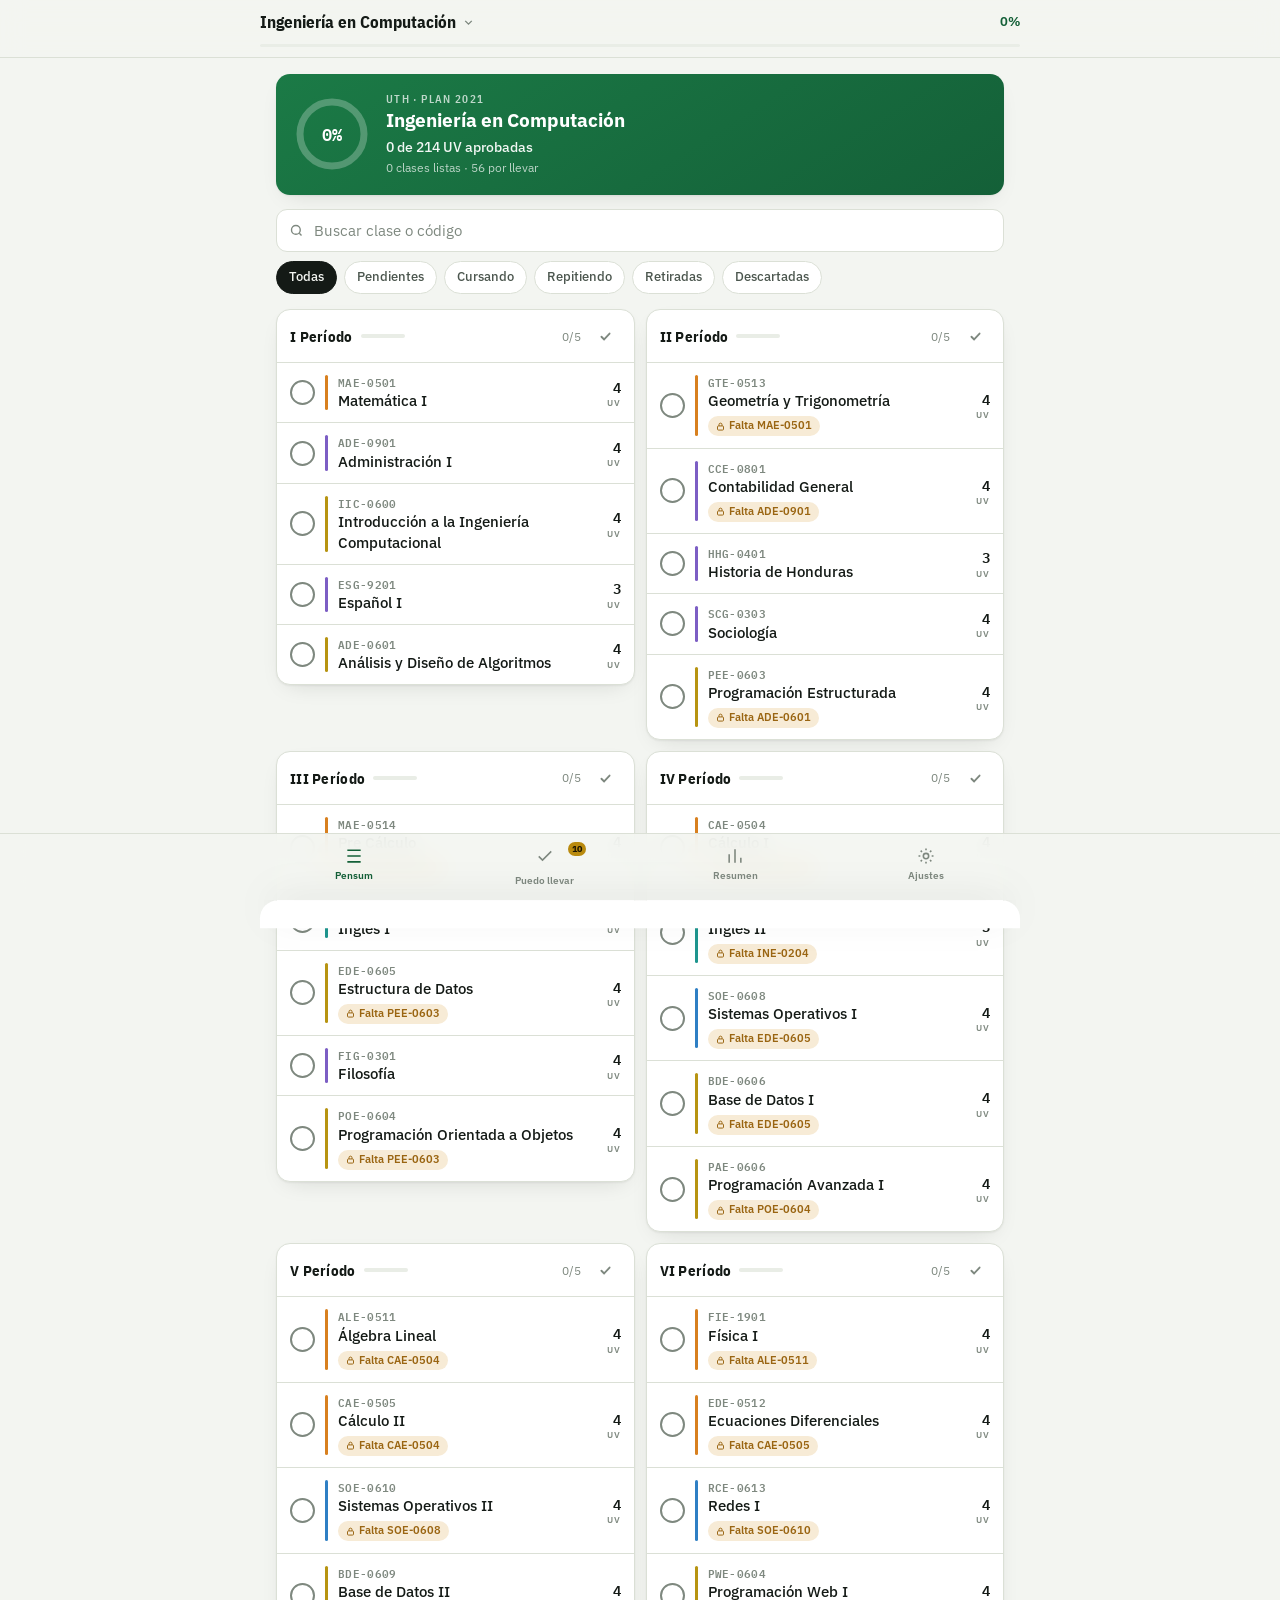
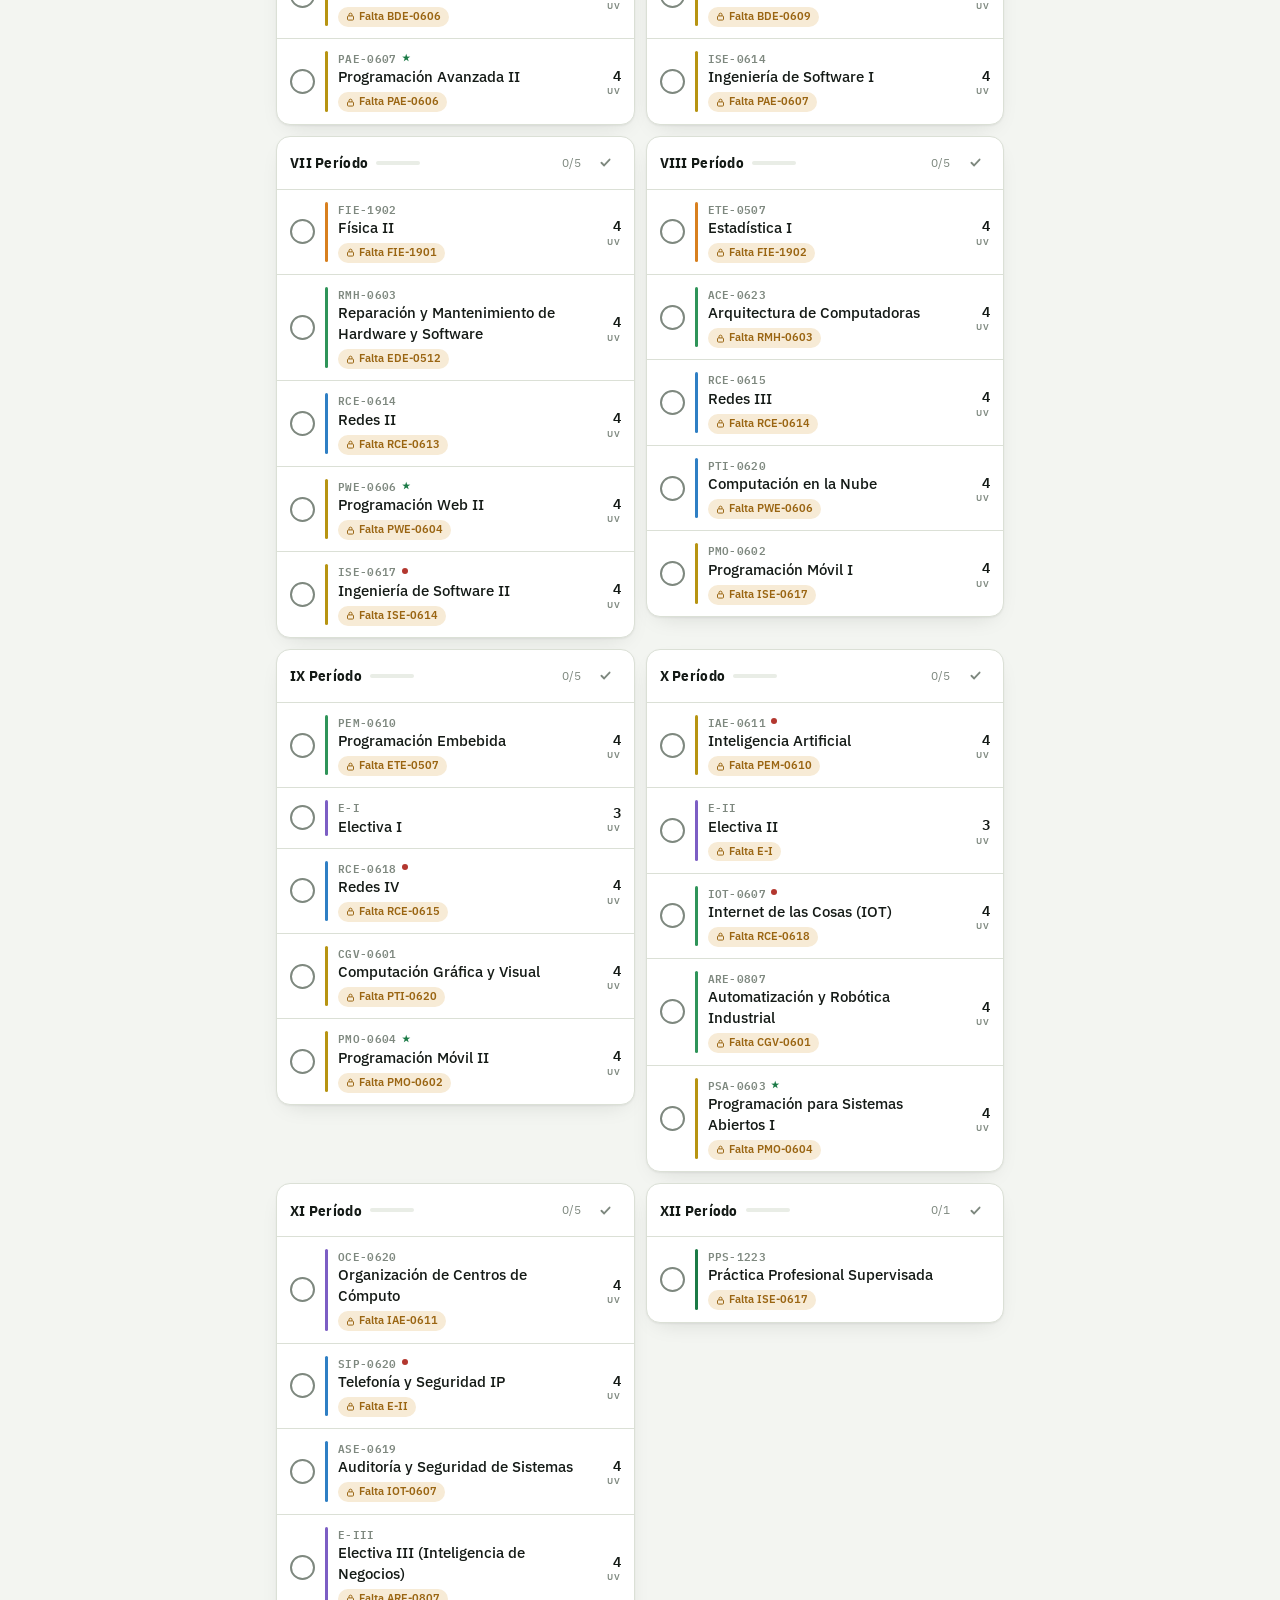
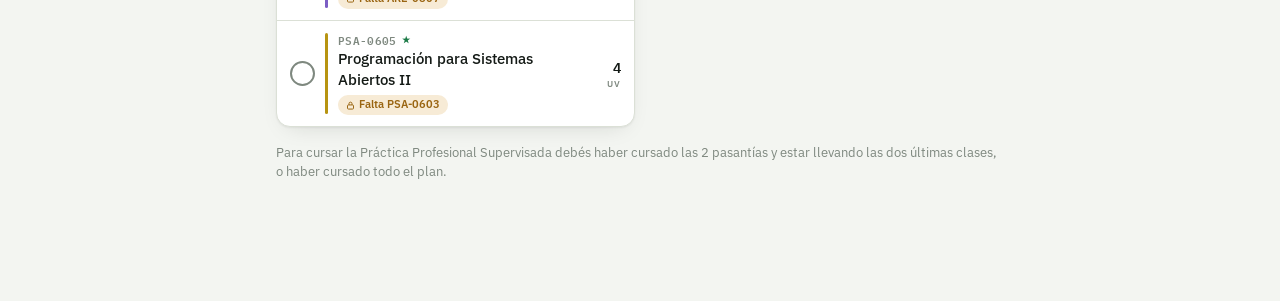
==== commit 866066d9: "Varios pénsum, cinco estados y período académico por clase Reescritura de la app web con lo que falt" ====
--- a/pensum-web/index.html
+++ b/pensum-web/index.html
@@ -3,7 +3,7 @@
 <head>
 <meta charset="utf-8">
 <meta name="viewport" content="width=device-width, initial-scale=1, viewport-fit=cover">
-<meta name="description" content="Plan de estudio de Ingeniería en Computación (UTH): descartá las clases que ya cursaste y mirá cuánto te falta.">
+<meta name="description" content="Llevá el control de tu plan de estudio: marcá las clases aprobadas, las que estás cursando, repitiendo o retiraste, y en qué período las llevaste.">
 <meta name="theme-color" content="#1B7A46">
 <meta name="mobile-web-app-capable" content="yes">
 <meta name="apple-mobile-web-app-capable" content="yes">
@@ -25,9 +25,12 @@
   --ink:#141A16; --ink-2:#4B564E; --ink-3:#7E887F;
   --verde:#1B7A46; --verde-ink:#146038; --verde-soft:#E2EFE7;
   --oro:#B98A0E; --oro-soft:#F6ECD2;
+  --repite:#C4551F; --repite-soft:#FAE7DC;
+  --retira:#6C7A88; --retira-soft:#E7EBEE;
   --rojo:#B3372F; --ambar:#9A6512; --ambar-soft:#F7EBD6;
   --a-exactas:#D8801F; --a-desarrollo:#B79412; --a-redes:#2F7FC4;
   --a-humanas:#7C5EC4; --a-electronica:#2F9459; --a-idiomas:#1E958E; --a-practica:#1B7A46;
+  --hero-a:#1B7A46; --hero-b:#146038; --sobre-verde:#FFFFFF;
   --shadow:0 1px 2px rgba(20,26,22,.05), 0 8px 24px -12px rgba(20,26,22,.18);
   --r:14px;
 }
@@ -37,9 +40,12 @@
     --ink:#E9EEE9; --ink-2:#A5B0A7; --ink-3:#78837A;
     --verde:#57C285; --verde-ink:#7BD3A0; --verde-soft:#16291F;
     --oro:#E0B855; --oro-soft:#2A2314;
+    --repite:#E8875A; --repite-soft:#2E1D14;
+    --retira:#93A2B0; --retira-soft:#1C2228;
     --rojo:#E2766C; --ambar:#DDA65A; --ambar-soft:#2B2213;
     --a-exactas:#E9A253; --a-desarrollo:#D9BC45; --a-redes:#63A8E6;
     --a-humanas:#A98BE0; --a-electronica:#5CBE84; --a-idiomas:#4DBDB5; --a-practica:#57C285;
+    --hero-a:#1D7546; --hero-b:#0F4A2B; --sobre-verde:#08120C;
     --shadow:0 1px 2px rgba(0,0,0,.4), 0 8px 24px -14px rgba(0,0,0,.7);
   }
 }
@@ -48,9 +54,12 @@
   --ink:#E9EEE9; --ink-2:#A5B0A7; --ink-3:#78837A;
   --verde:#57C285; --verde-ink:#7BD3A0; --verde-soft:#16291F;
   --oro:#E0B855; --oro-soft:#2A2314;
+  --repite:#E8875A; --repite-soft:#2E1D14;
+  --retira:#93A2B0; --retira-soft:#1C2228;
   --rojo:#E2766C; --ambar:#DDA65A; --ambar-soft:#2B2213;
   --a-exactas:#E9A253; --a-desarrollo:#D9BC45; --a-redes:#63A8E6;
   --a-humanas:#A98BE0; --a-electronica:#5CBE84; --a-idiomas:#4DBDB5; --a-practica:#57C285;
+  --hero-a:#1D7546; --hero-b:#0F4A2B; --sobre-verde:#08120C;
   --shadow:0 1px 2px rgba(0,0,0,.4), 0 8px 24px -14px rgba(0,0,0,.7);
 }
 
@@ -61,31 +70,34 @@
   font-size:15px; line-height:1.45;
   -webkit-font-smoothing:antialiased; -webkit-tap-highlight-color:transparent;
 }
-button{font:inherit;color:inherit;background:none;border:0;padding:0;cursor:pointer}
+button{font:inherit;color:inherit;background:none;border:0;padding:0;cursor:pointer;text-align:left}
+input,select,textarea{font:inherit;color:inherit}
 :focus-visible{outline:2px solid var(--verde);outline-offset:2px;border-radius:6px}
-.mono{font-family:"IBM Plex Mono",ui-monospace,monospace;font-variant-numeric:tabular-nums}
-.cond{font-family:"IBM Plex Sans Condensed","IBM Plex Sans",sans-serif}
 
 /* ── barra superior ───────────────────────────────── */
 .topbar{
-  position:sticky; top:0; z-index:30; background:var(--ground); background:color-mix(in srgb,var(--ground) 88%,transparent);
+  position:sticky; top:0; z-index:30; background:var(--ground);
+  background:color-mix(in srgb,var(--ground) 88%,transparent);
   backdrop-filter:saturate(1.6) blur(12px); border-bottom:1px solid var(--line);
   padding:calc(env(safe-area-inset-top) + 10px) 16px 10px;
 }
-.topbar-in{max-width:760px;margin:0 auto;display:flex;align-items:center;gap:12px}
-.brand{font-family:"IBM Plex Sans Condensed",sans-serif;font-weight:700;font-size:17px;letter-spacing:.01em}
-.topbar .pct{margin-left:auto;font-weight:600;font-size:13px;color:var(--verde-ink)}
-.railtrack{height:3px;background:var(--surface-2);border-radius:99px;overflow:hidden;margin-top:9px}
+.topbar-in{max-width:760px;margin:0 auto;display:flex;align-items:center;gap:10px}
+.planbtn{display:flex;align-items:center;gap:6px;min-width:0}
+.planbtn .nom{
+  font-family:"IBM Plex Sans Condensed",sans-serif;font-weight:700;font-size:17px;
+  white-space:nowrap;overflow:hidden;text-overflow:ellipsis
+}
+.planbtn svg{flex:0 0 auto;color:var(--ink-3)}
+.topbar .pct{margin-left:auto;font-weight:600;font-size:13px;color:var(--verde-ink);flex:0 0 auto}
+.railtrack{height:3px;background:var(--surface-2);border-radius:99px;overflow:hidden;margin-top:9px;flex:1}
 .railfill{height:100%;background:var(--verde);border-radius:99px;transition:width .45s cubic-bezier(.22,1,.36,1)}
 
-/* ── layout ───────────────────────────────────────── */
 main{max-width:760px;margin:0 auto;padding:16px 16px 108px}
 .view[hidden]{display:none}
-section+section{margin-top:14px}
 
 /* ── tarjeta de avance ────────────────────────────── */
 .hero{
-  background:linear-gradient(148deg,var(--verde) 0%,var(--verde-ink) 100%);
+  background:linear-gradient(148deg,var(--hero-a) 0%,var(--hero-b) 100%);
   border-radius:var(--r); padding:18px; display:flex; gap:16px; align-items:center;
   color:#fff; box-shadow:var(--shadow);
 }
@@ -109,9 +121,7 @@
   display:flex;align-items:center;gap:8px;background:var(--surface);border:1px solid var(--line);
   border-radius:11px;padding:9px 12px
 }
-.search input{
-  border:0;background:none;outline:none;font:inherit;color:var(--ink);width:100%;
-}
+.search input{border:0;background:none;outline:none;width:100%}
 .search input::placeholder{color:var(--ink-3)}
 .chips{display:flex;gap:7px;overflow-x:auto;scrollbar-width:none;padding-bottom:2px}
 .chips::-webkit-scrollbar{display:none}
@@ -125,42 +135,31 @@
 /* ── período ──────────────────────────────────────── */
 .periodo{background:var(--surface);border:1px solid var(--line);border-radius:var(--r);overflow:hidden;box-shadow:var(--shadow)}
 .periodo+.periodo{margin-top:11px}
-.phead{display:flex;align-items:center;gap:10px;padding:11px 13px;width:100%;text-align:left}
-.phead .num{
-  font-family:"IBM Plex Sans Condensed",sans-serif;font-weight:700;font-size:14.5px;letter-spacing:.02em
-}
+.phead{display:flex;align-items:center;gap:10px;padding:11px 13px;width:100%}
+.phead .num{font-family:"IBM Plex Sans Condensed",sans-serif;font-weight:700;font-size:14.5px;letter-spacing:.02em}
 .phead .count{margin-left:auto;font-size:12px;color:var(--ink-3);font-variant-numeric:tabular-nums}
 .pbar{width:44px;height:4px;background:var(--surface-2);border-radius:99px;overflow:hidden;flex:0 0 auto}
 .pbar i{display:block;height:100%;background:var(--verde);transition:width .35s}
 .periodo.done .phead .num{color:var(--verde-ink)}
-.markall{
-  flex:0 0 auto;width:30px;height:30px;display:grid;place-items:center;border-radius:9px;
-  color:var(--ink-3);border:1px solid transparent
-}
+.markall{flex:0 0 auto;width:30px;height:30px;display:grid;place-items:center;border-radius:9px;color:var(--ink-3)}
 .markall:hover{background:var(--surface-2);color:var(--ink)}
 .periodo.done .markall{color:var(--verde)}
 .clases{border-top:1px solid var(--line)}
 
 /* ── fila de clase ────────────────────────────────── */
-.clase{display:flex;align-items:stretch;gap:0;border-bottom:1px solid var(--line)}
+.clase{display:flex;align-items:stretch;border-bottom:1px solid var(--line);width:100%}
 .clase:last-child{border-bottom:0}
-.tick{
-  flex:0 0 auto;padding:12px 10px 12px 13px;display:flex;align-items:center;
-}
+.tick{flex:0 0 auto;padding:12px 10px 12px 13px;display:flex;align-items:center;pointer-events:none}
 .dot{
   width:25px;height:25px;border-radius:50%;border:2px solid var(--ink-3);
-  display:grid;place-items:center;transition:background .18s,border-color .18s,transform .18s
-}
-.dot svg{opacity:0;transform:scale(.6);transition:opacity .18s,transform .18s}
-.clase.hecha .dot{background:var(--verde);border-color:var(--verde)}
-.clase.hecha .dot svg{opacity:1;transform:scale(1);color:#fff}
-:root[data-theme="dark"] .clase.hecha .dot svg,
-.clase.hecha .dot svg{color:#fff}
-.clase.cursando .dot{border-color:var(--oro);background:var(--oro-soft)}
-.clase.cursando .dot::after{content:"";width:9px;height:9px;border-radius:50%;background:var(--oro)}
-.tick:active .dot{transform:scale(.86)}
+  display:grid;place-items:center;color:transparent;transition:background .18s,border-color .18s,color .18s
+}
+.clase[data-e="descartada"] .dot{background:var(--verde);border-color:var(--verde);color:var(--sobre-verde)}
+.clase[data-e="cursando"]   .dot{border-color:var(--oro);background:var(--oro-soft);color:var(--oro)}
+.clase[data-e="repitiendo"] .dot{border-color:var(--repite);background:var(--repite-soft);color:var(--repite)}
+.clase[data-e="retirada"]   .dot{border-color:var(--retira);background:var(--retira-soft);color:var(--retira);border-style:dashed}
 .stripe{flex:0 0 3px;border-radius:99px;margin:12px 0}
-.info{flex:1 1 auto;min-width:0;padding:11px 13px 11px 10px;text-align:left;display:block}
+.info{flex:1 1 auto;min-width:0;padding:11px 13px 11px 10px}
 .code{
   font-family:"IBM Plex Mono",monospace;font-size:10.5px;font-weight:600;letter-spacing:.03em;
   color:var(--ink-3);display:flex;align-items:center;gap:5px
@@ -168,29 +167,32 @@
 .flag{width:6px;height:6px;border-radius:50%;flex:0 0 auto}
 .flag.inv{background:var(--rojo)}
 .nombre{display:block;font-size:14.5px;font-weight:500;margin-top:1px;color:var(--ink)}
-.clase.hecha .nombre{text-decoration:line-through;text-decoration-color:var(--ink-3);color:var(--ink-3);font-weight:400}
-.clase.hecha .code{opacity:.65}
-.lock{
-  display:inline-flex;align-items:center;gap:4px;margin-top:4px;font-size:11px;font-weight:500;
-  color:var(--ambar);background:var(--ambar-soft);padding:2px 7px;border-radius:99px
-}
-.cred{
-  flex:0 0 auto;padding:12px 13px 12px 6px;display:flex;flex-direction:column;align-items:flex-end;justify-content:center
-}
+.clase[data-e="descartada"] .nombre{text-decoration:line-through;text-decoration-color:var(--ink-3);color:var(--ink-3);font-weight:400}
+.clase[data-e="descartada"] .code{opacity:.65}
+.marca{
+  display:inline-flex;align-items:center;gap:4px;margin-top:5px;margin-right:5px;
+  font-size:11px;font-weight:600;padding:2px 8px;border-radius:99px
+}
+.marca.lock{color:var(--ambar);background:var(--ambar-soft)}
+.marca.cursando{color:var(--oro);background:var(--oro-soft)}
+.marca.repitiendo{color:var(--repite);background:var(--repite-soft)}
+.marca.retirada{color:var(--retira);background:var(--retira-soft)}
+.marca.descartada{color:var(--verde-ink);background:var(--verde-soft)}
+.cred{flex:0 0 auto;padding:12px 13px 12px 6px;display:flex;flex-direction:column;align-items:flex-end;justify-content:center}
 .cred b{font-family:"IBM Plex Mono",monospace;font-size:14px;font-weight:600;font-variant-numeric:tabular-nums}
 .cred span{font-size:8.5px;font-weight:600;letter-spacing:.09em;color:var(--ink-3)}
 
-/* ── vacío ────────────────────────────────────────── */
-.empty{grid-column:1/-1;text-align:center;padding:48px 24px;color:var(--ink-3)}
+.empty{grid-column:1/-1;text-align:center;padding:44px 24px;color:var(--ink-3)}
 .empty strong{display:block;color:var(--ink-2);font-size:15.5px;margin-bottom:4px}
-.empty p{margin:0;font-size:13.5px;max-width:34ch;margin-inline:auto}
-
-/* ── resumen ──────────────────────────────────────── */
+.empty p{margin:0 auto;font-size:13.5px;max-width:34ch}
+
+/* ── bloques de contenido ─────────────────────────── */
 .tiles{display:grid;grid-template-columns:repeat(2,1fr);gap:10px}
 .tile{background:var(--surface);border:1px solid var(--line);border-radius:12px;padding:13px}
 .tile .k{font-size:11px;font-weight:600;letter-spacing:.06em;text-transform:uppercase;color:var(--ink-3)}
 .tile .v{font-family:"IBM Plex Mono",monospace;font-size:23px;font-weight:600;margin-top:3px;font-variant-numeric:tabular-nums}
 .card{background:var(--surface);border:1px solid var(--line);border-radius:var(--r);padding:15px;box-shadow:var(--shadow)}
+.card.tight{padding:4px 15px}
 h2.sec{
   font-family:"IBM Plex Sans Condensed",sans-serif;font-size:11px;font-weight:600;letter-spacing:.13em;
   text-transform:uppercase;color:var(--ink-3);margin:20px 0 9px
@@ -203,63 +205,118 @@
 .legend{display:flex;flex-direction:column;gap:8px;font-size:13px;color:var(--ink-2)}
 .legend div{display:flex;align-items:flex-start;gap:8px}
 .note{font-size:12.5px;color:var(--ink-3);line-height:1.5}
-.actions{display:flex;flex-direction:column;gap:9px;margin-top:20px}
+.actions{display:flex;flex-direction:column;gap:9px;margin-top:14px}
 .btn{
   display:flex;align-items:center;justify-content:center;gap:8px;padding:12px;border-radius:11px;
-  font-weight:600;font-size:14.5px;border:1px solid var(--line);background:var(--surface)
-}
-.btn.prim{background:var(--verde);border-color:var(--verde);color:#fff}
+  font-weight:600;font-size:14.5px;border:1px solid var(--line);background:var(--surface);width:100%
+}
+.btn.prim{background:var(--verde);border-color:var(--verde);color:var(--sobre-verde)}
 .btn.danger{color:var(--rojo)}
+.btn.sm{padding:9px;font-size:13.5px}
+
+/* filas de ajustes / listas */
+.row{display:flex;align-items:center;gap:11px;padding:12px 0;border-bottom:1px solid var(--line);width:100%}
+.row:last-child{border-bottom:0}
+.row .txt{flex:1 1 auto;min-width:0}
+.row .txt b{display:block;font-size:14.5px;font-weight:600}
+.row .txt small{display:block;font-size:12px;color:var(--ink-3);margin-top:1px}
+.row .go{color:var(--ink-3);flex:0 0 auto}
+.radio{width:20px;height:20px;border-radius:50%;border:2px solid var(--line);flex:0 0 auto;display:grid;place-items:center}
+.radio.on{border-color:var(--verde)}
+.radio.on::after{content:"";width:10px;height:10px;border-radius:50%;background:var(--verde)}
+.sw{width:44px;height:26px;border-radius:99px;background:var(--surface-2);position:relative;flex:0 0 auto;transition:background .2s}
+.sw::after{content:"";position:absolute;top:3px;left:3px;width:20px;height:20px;border-radius:50%;background:#fff;box-shadow:0 1px 3px rgba(0,0,0,.3);transition:transform .2s}
+.sw.on{background:var(--verde)}
+.sw.on::after{transform:translateX(18px)}
 
 /* ── navegación inferior ──────────────────────────── */
 nav{
-  position:fixed;left:0;right:0;bottom:0;z-index:30;
-  background:var(--ground); background:color-mix(in srgb,var(--ground) 90%,transparent);
+  position:fixed;left:0;right:0;bottom:0;z-index:30;background:var(--ground);
+  background:color-mix(in srgb,var(--ground) 90%,transparent);
   backdrop-filter:saturate(1.6) blur(12px);border-top:1px solid var(--line);
   padding:6px 8px calc(env(safe-area-inset-bottom) + 6px);
 }
-.nav-in{max-width:760px;margin:0 auto;display:grid;grid-template-columns:repeat(3,1fr);gap:4px}
+.nav-in{max-width:760px;margin:0 auto;display:grid;grid-template-columns:repeat(4,1fr);gap:2px}
 .tab{
   display:flex;flex-direction:column;align-items:center;gap:3px;padding:6px 2px;border-radius:10px;
-  color:var(--ink-3);font-size:10.5px;font-weight:600;letter-spacing:.01em
+  color:var(--ink-3);font-size:10px;font-weight:600
 }
 .tab[aria-selected="true"]{color:var(--verde-ink)}
-.tab .badge{
+.badge{
   position:absolute;transform:translate(13px,-4px);background:var(--oro);color:#1b1400;
   font-size:9px;font-weight:700;border-radius:99px;padding:0 4px;line-height:14px;min-width:14px;text-align:center
 }
 
-/* ── hoja de detalle ──────────────────────────────── */
+/* ── hoja ─────────────────────────────────────────── */
 .scrim{position:fixed;inset:0;background:rgba(10,14,11,.45);z-index:40;opacity:0;pointer-events:none;transition:opacity .25s}
 .scrim.open{opacity:1;pointer-events:auto}
 .sheet{
   position:fixed;left:0;right:0;bottom:0;z-index:41;background:var(--surface);
   border-radius:18px 18px 0 0;box-shadow:0 -8px 40px -12px rgba(0,0,0,.4);
   padding:8px 18px calc(env(safe-area-inset-bottom) + 20px);
-  max-height:86vh;overflow-y:auto;transform:translateY(101%);transition:transform .3s cubic-bezier(.22,1,.36,1);
-  max-width:760px;margin:0 auto
+  max-height:88vh;overflow-y:auto;transform:translateY(101%);
+  transition:transform .3s cubic-bezier(.22,1,.36,1);max-width:760px;margin:0 auto
 }
 .sheet.open{transform:translateY(0)}
 .grip{width:38px;height:4px;border-radius:99px;background:var(--line);margin:6px auto 14px}
-.sheet .code{font-size:11.5px;margin-bottom:2px}
-.sheet h3{margin:0 0 10px;font-size:19px;font-weight:700;line-height:1.25;text-wrap:balance}
-.pills{display:flex;flex-wrap:wrap;gap:6px;margin-bottom:16px}
-.pill{font-size:11.5px;font-weight:600;padding:4px 9px;border-radius:99px;background:var(--surface-2);color:var(--ink-2)}
-.seg{display:grid;grid-template-columns:repeat(3,1fr);gap:3px;background:var(--surface-2);padding:3px;border-radius:11px;margin-bottom:16px}
-.seg button{padding:8px;border-radius:9px;font-size:13.5px;font-weight:600;color:var(--ink-2)}
-.seg button[aria-pressed="true"]{background:var(--surface);color:var(--ink);box-shadow:0 1px 3px rgba(0,0,0,.12)}
+.sheet h3{margin:0 0 4px;font-size:19px;font-weight:700;line-height:1.25;text-wrap:balance}
 .sheet h4{
   font-family:"IBM Plex Sans Condensed",sans-serif;font-size:10.5px;font-weight:600;letter-spacing:.13em;
-  text-transform:uppercase;color:var(--ink-3);margin:16px 0 7px
-}
+  text-transform:uppercase;color:var(--ink-3);margin:18px 0 7px
+}
+.pills{display:flex;flex-wrap:wrap;gap:6px;margin:10px 0 4px}
+.pill{font-size:11.5px;font-weight:600;padding:4px 9px;border-radius:99px;background:var(--surface-2);color:var(--ink-2)}
+
+/* selector de estado */
+.opts{display:flex;flex-direction:column;gap:6px}
+.opt{
+  display:flex;align-items:center;gap:11px;padding:11px 12px;border-radius:12px;
+  border:1.5px solid var(--line);background:var(--surface);width:100%;transition:border-color .15s,background .15s
+}
+.opt .ic{width:26px;height:26px;border-radius:50%;display:grid;place-items:center;flex:0 0 auto;border:2px solid currentColor}
+.opt b{display:block;font-size:14.5px;font-weight:600}
+.opt small{display:block;font-size:11.5px;color:var(--ink-3)}
+.opt[aria-pressed="true"]{border-color:currentColor;background:var(--sel-bg)}
+.opt .tx{flex:1 1 auto;color:var(--ink)}
+
+/* selector de período académico */
+.termbar{display:flex;align-items:center;gap:8px;margin-bottom:8px}
+.stepper{display:flex;align-items:center;gap:2px;background:var(--surface-2);border-radius:10px;padding:2px}
+.stepper button{width:30px;height:30px;display:grid;place-items:center;border-radius:8px;color:var(--ink-2)}
+.stepper .anio{
+  font-family:"IBM Plex Mono",monospace;font-weight:600;font-size:14px;padding:0 8px;min-width:56px;text-align:center
+}
+.termchips{display:flex;gap:5px;flex-wrap:wrap}
+.tc{
+  border:1px solid var(--line);background:var(--surface);border-radius:9px;padding:7px 11px;
+  font-size:13px;font-weight:600;color:var(--ink-2)
+}
+.tc[aria-pressed="true"]{background:var(--verde);border-color:var(--verde);color:var(--sobre-verde)}
+
+/* enlaces de requisitos */
 .link{display:flex;align-items:center;gap:9px;padding:7px 0;font-size:13.5px}
-.link .st{flex:0 0 auto;color:var(--ink-3)}
+.link .st{flex:0 0 auto;color:var(--ink-3);width:16px;text-align:center}
 .link.ok .st{color:var(--verde)}
 .link small{display:block;color:var(--ink-3);font-size:11px;font-family:"IBM Plex Mono",monospace}
+
+/* formularios */
+.campo{margin-bottom:11px}
+.campo label{display:block;font-size:11.5px;font-weight:600;color:var(--ink-3);margin-bottom:4px}
+.campo input,.campo select,.campo textarea{
+  width:100%;padding:10px 12px;border-radius:10px;border:1px solid var(--line);
+  background:var(--ground);outline:none
+}
+.campo input:focus,.campo select:focus,.campo textarea:focus{border-color:var(--verde)}
+.campo .hint{font-size:11px;color:var(--ink-3);margin-top:4px}
+.dos{display:grid;grid-template-columns:1fr 1fr;gap:10px}
+.checks{display:flex;flex-direction:column;gap:8px}
+.checks label{display:flex;align-items:center;gap:9px;font-size:13.5px}
+.checks input{width:18px;height:18px;accent-color:var(--verde)}
+
 .toast{
   position:fixed;left:50%;bottom:calc(env(safe-area-inset-bottom) + 78px);transform:translate(-50%,14px);
   background:var(--ink);color:var(--ground);font-size:13px;font-weight:500;padding:9px 16px;border-radius:99px;
-  z-index:50;opacity:0;pointer-events:none;transition:opacity .2s,transform .2s
+  z-index:50;opacity:0;pointer-events:none;transition:opacity .2s,transform .2s;max-width:86vw;text-align:center
 }
 .toast.show{opacity:1;transform:translate(-50%,0)}
 
@@ -267,21 +324,21 @@
   .grid2{display:grid;grid-template-columns:1fr 1fr;gap:11px;align-items:start}
   .grid2 .periodo+.periodo{margin-top:0}
 }
-@media (prefers-reduced-motion:reduce){
-  *{transition-duration:.01ms !important;animation-duration:.01ms !important}
-}
+@media (prefers-reduced-motion:reduce){*{transition-duration:.01ms !important}}
 </style>
 
 <div class="topbar">
   <div class="topbar-in">
-    <span class="brand">Mi Pensum</span>
+    <button class="planbtn" id="planBtn" aria-label="Cambiar de pensum">
+      <span class="nom" id="planNom">Mi Pensum</span>
+      <svg width="13" height="13" viewBox="0 0 24 24" fill="none" stroke="currentColor" stroke-width="2.6" aria-hidden="true"><path d="m6 9 6 6 6-6"/></svg>
+    </button>
     <span class="pct" id="topPct">0%</span>
   </div>
-  <div class="topbar-in"><div class="railtrack" style="flex:1"><div class="railfill" id="topRail" style="width:0%"></div></div></div>
+  <div class="topbar-in"><div class="railtrack"><div class="railfill" id="topRail" style="width:0%"></div></div></div>
 </div>
 
 <main>
-  <!-- ══ PENSUM ══ -->
   <div class="view" id="view-pensum">
     <div class="hero">
       <div class="ring">
@@ -294,10 +351,10 @@
         <div class="val" id="ringVal">0%</div>
       </div>
       <div style="min-width:0">
-        <div class="eyebrow">UTH · Plan de estudio 2021</div>
-        <h1>Ingeniería en Computación</h1>
-        <div class="uvtext" id="heroUv">0 de 214 UV descartadas</div>
-        <div class="sub" id="heroSub">0 clases listas · 56 por llevar</div>
+        <div class="eyebrow" id="heroInst">UTH</div>
+        <h1 id="heroPlan">Ingeniería en Computación</h1>
+        <div class="uvtext" id="heroUv"></div>
+        <div class="sub" id="heroSub"></div>
       </div>
     </div>
 
@@ -306,57 +363,70 @@
         <svg width="15" height="15" viewBox="0 0 24 24" fill="none" stroke="currentColor" stroke-width="2.2" style="color:var(--ink-3);flex:0 0 auto" aria-hidden="true"><circle cx="11" cy="11" r="7"/><path d="m20 20-3.5-3.5"/></svg>
         <input id="q" type="search" placeholder="Buscar clase o código" autocomplete="off" aria-label="Buscar clase o código">
       </label>
-      <div class="chips" role="group" aria-label="Filtrar por estado">
-        <button class="chip" data-filtro="todas" aria-pressed="true">Todas</button>
-        <button class="chip" data-filtro="pendiente" aria-pressed="false">Pendientes</button>
-        <button class="chip" data-filtro="cursando" aria-pressed="false">Cursando</button>
-        <button class="chip" data-filtro="descartada" aria-pressed="false">Descartadas</button>
-      </div>
+      <div class="chips" id="filtros" role="group" aria-label="Filtrar por estado"></div>
     </div>
 
     <div id="periodos" class="grid2" style="margin-top:13px"></div>
-
-    <p class="note" style="margin-top:16px">
-      <strong style="color:var(--ink-2)">XII Período —</strong> para cursar la Práctica Profesional
-      Supervisada debés haber cursado las 2 pasantías y estar llevando las dos últimas clases,
-      o haber cursado todo el plan.
-    </p>
+    <div id="notaPlan"></div>
   </div>
 
-  <!-- ══ PUEDO LLEVAR ══ -->
   <div class="view" id="view-libres" hidden>
     <h2 class="sec" style="margin-top:4px">Listo para matricular</h2>
     <p class="note" id="libresIntro" style="margin-bottom:12px"></p>
     <div id="libres"></div>
   </div>
 
-  <!-- ══ RESUMEN ══ -->
   <div class="view" id="view-resumen" hidden>
     <h2 class="sec" style="margin-top:4px">De un vistazo</h2>
     <div class="tiles" id="tiles"></div>
-
-    <h2 class="sec">Avance por período</h2>
-    <div class="card" id="barPeriodos"></div>
-
+    <h2 class="sec">Avance por período del plan</h2>
+    <div class="card tight" id="barPeriodos"></div>
     <h2 class="sec">Avance por área</h2>
-    <div class="card" id="barAreas"></div>
-
-    <h2 class="sec">Simbología del plan</h2>
+    <div class="card tight" id="barAreas"></div>
+    <h2 class="sec">Lo que he cursado, por período</h2>
+    <div id="historial"></div>
+  </div>
+
+  <div class="view" id="view-ajustes" hidden>
+    <h2 class="sec" style="margin-top:4px">Período actual</h2>
+    <div class="card">
+      <p class="note" style="margin:0 0 10px">El que se asigna por defecto cuando marcás una clase.</p>
+      <div id="termActual"></div>
+    </div>
+
+    <h2 class="sec">Mis pénsum</h2>
+    <div class="card tight" id="listaPlanes"></div>
+    <div class="actions">
+      <button class="btn sm" id="btnNuevoPlan">Crear un pensum nuevo</button>
+      <button class="btn sm" id="btnEditarPlan">Editar el pensum activo</button>
+    </div>
+
+    <h2 class="sec">Modo rápido</h2>
+    <div class="card tight">
+      <button class="row" id="rowRapido">
+        <div class="txt"><b>Marcar con un toque</b>
+          <small>Tocar una clase la descarta de una, sin abrir el detalle. Útil para cargar todo lo que ya pasaste.</small></div>
+        <span class="sw" id="swRapido"></span>
+      </button>
+    </div>
+
+    <h2 class="sec">Mi avance</h2>
+    <div class="card tight">
+      <button class="row" data-ajuste="compartir"><div class="txt"><b>Compartir mi avance</b><small>Texto listo para WhatsApp</small></div><span class="go">&#8250;</span></button>
+      <button class="row" data-ajuste="respaldo"><div class="txt"><b>Respaldar todo</b><small>Copia un código con tus pénsum y tu avance</small></div><span class="go">&#8250;</span></button>
+      <button class="row" data-ajuste="restaurar"><div class="txt"><b>Restaurar respaldo</b><small>Pegá el código en otro teléfono</small></div><span class="go">&#8250;</span></button>
+      <button class="row" data-ajuste="reiniciar"><div class="txt"><b style="color:var(--rojo)">Reiniciar este pensum</b><small>Todas las clases vuelven a pendiente</small></div><span class="go">&#8250;</span></button>
+    </div>
+
+    <h2 class="sec">Simbología</h2>
     <div class="card legend">
       <div><span class="flag inv" style="margin-top:6px"></span><span>Punto rojo — componente de investigación</span></div>
       <div><span style="color:var(--verde);font-size:11px;margin-top:2px">&#9733;</span><span>Estrella verde — componente de vinculación</span></div>
-      <div><span style="color:var(--ink-3);margin-top:1px">&#9679;</span><span>Al terminar Ingeniería de Software II cursás la Pasantía Profesional Supervisada I (80 hrs); al terminar Redes IV, la Pasantía II.</span></div>
     </div>
 
-    <div class="actions">
-      <button class="btn prim" id="btnShare">Compartir mi avance</button>
-      <button class="btn danger" id="btnReset">Reiniciar todo el pensum</button>
-    </div>
-
-    <p class="note" style="margin-top:18px">
-      Códigos, nombres, UV y períodos salen del mapa curricular del brochure de la UTH.
-      Las prelaciones son las cadenas visibles del diagrama: confirmalas con tu coordinación
-      académica antes de matricular.
+    <p class="note" style="margin-top:16px">
+      Tu avance se guarda solo en este teléfono, en este navegador. Si borrás los datos de
+      Safari se pierde: hacé un respaldo de vez en cuando.
     </p>
   </div>
 </main>
@@ -364,157 +434,232 @@
 <nav>
   <div class="nav-in" role="tablist">
     <button class="tab" role="tab" data-view="pensum" aria-selected="true">
-      <svg width="20" height="20" viewBox="0 0 24 24" fill="none" stroke="currentColor" stroke-width="1.9" aria-hidden="true"><path d="M4 5h16M4 12h16M4 19h16"/></svg>
-      Pensum
-    </button>
+      <svg width="20" height="20" viewBox="0 0 24 24" fill="none" stroke="currentColor" stroke-width="1.9" aria-hidden="true"><path d="M4 5h16M4 12h16M4 19h16"/></svg>Pensum</button>
     <button class="tab" role="tab" data-view="libres" aria-selected="false">
       <span style="position:relative;display:block">
         <svg width="20" height="20" viewBox="0 0 24 24" fill="none" stroke="currentColor" stroke-width="1.9" aria-hidden="true"><path d="M4.5 12.5 9 17l10.5-10.5"/></svg>
-        <span class="badge" id="badgeLibres" hidden>0</span>
-      </span>
-      Puedo llevar
-    </button>
+        <span class="badge" id="badgeLibres" hidden>0</span></span>Puedo llevar</button>
     <button class="tab" role="tab" data-view="resumen" aria-selected="false">
-      <svg width="20" height="20" viewBox="0 0 24 24" fill="none" stroke="currentColor" stroke-width="1.9" aria-hidden="true"><path d="M5 20V10M12 20V4M19 20v-6"/></svg>
-      Resumen
-    </button>
+      <svg width="20" height="20" viewBox="0 0 24 24" fill="none" stroke="currentColor" stroke-width="1.9" aria-hidden="true"><path d="M5 20V10M12 20V4M19 20v-6"/></svg>Resumen</button>
+    <button class="tab" role="tab" data-view="ajustes" aria-selected="false">
+      <svg width="20" height="20" viewBox="0 0 24 24" fill="none" stroke="currentColor" stroke-width="1.9" aria-hidden="true"><circle cx="12" cy="12" r="3.2"/><path d="M12 3v2.2M12 18.8V21M21 12h-2.2M5.2 12H3M18.4 5.6l-1.6 1.6M7.2 16.8l-1.6 1.6M18.4 18.4l-1.6-1.6M7.2 7.2 5.6 5.6"/></svg>Ajustes</button>
   </div>
 </nav>
 
 <div class="scrim" id="scrim"></div>
-<div class="sheet" id="sheet" role="dialog" aria-modal="true" aria-label="Detalle de la clase"></div>
+<div class="sheet" id="sheet" role="dialog" aria-modal="true"></div>
 <div class="toast" id="toast"></div>
 
 <script>
 "use strict";
 
-/* ───────── Plan de estudio: Ingeniería en Computación, UTH (brochure 2021) ─────────
-   c=código, n=nombre, uv, p=período, a=área, r=requisitos, f=marcas
-   f: i=investigación, v=vinculación, 1=pasantía I, 2=pasantía II          */
+/* ═══ iconos ═══ */
+const I = {
+  check:'<svg width="13" height="13" viewBox="0 0 24 24" fill="none" stroke="currentColor" stroke-width="3.4" stroke-linecap="round" stroke-linejoin="round"><path d="M4.5 12.5 9.5 17.5 19.5 6.5"/></svg>',
+  reloj:'<svg width="12" height="12" viewBox="0 0 24 24" fill="none" stroke="currentColor" stroke-width="2.8" stroke-linecap="round"><circle cx="12" cy="12" r="9"/><path d="M12 7v5.5l3.5 2"/></svg>',
+  repe :'<svg width="12" height="12" viewBox="0 0 24 24" fill="none" stroke="currentColor" stroke-width="2.8" stroke-linecap="round"><path d="M20 12a8 8 0 1 1-2.6-5.9"/><path d="M20 4v4.5h-4.5"/></svg>',
+  equis:'<svg width="12" height="12" viewBox="0 0 24 24" fill="none" stroke="currentColor" stroke-width="3.2" stroke-linecap="round"><path d="M6.5 6.5 17.5 17.5M17.5 6.5 6.5 17.5"/></svg>',
+  lock :'<svg width="9" height="9" viewBox="0 0 24 24" fill="none" stroke="currentColor" stroke-width="2.6"><rect x="4" y="10.5" width="16" height="11" rx="2.5"/><path d="M8 10.5V7a4 4 0 0 1 8 0v3.5"/></svg>'
+};
+
+/* ═══ catálogos ═══ */
 const AREAS = {
   exactas:{n:"Exactas",c:"var(--a-exactas)"}, desarrollo:{n:"Desarrollo",c:"var(--a-desarrollo)"},
   redes:{n:"Redes y telecom.",c:"var(--a-redes)"}, humanas:{n:"Habilidades humanas",c:"var(--a-humanas)"},
   electronica:{n:"Electrónica",c:"var(--a-electronica)"}, idiomas:{n:"Idiomas",c:"var(--a-idiomas)"},
-  practica:{n:"Práctica profesional",c:"var(--a-practica)"}
+  practica:{n:"Práctica profesional",c:"var(--a-practica)"}, otra:{n:"Otra",c:"var(--ink-3)"}
 };
 
-const CURSOS = [
-  {c:"MAE-0501",n:"Matemática I",uv:4,p:1,a:"exactas",r:[]},
-  {c:"ADE-0901",n:"Administración I",uv:4,p:1,a:"humanas",r:[]},
-  {c:"IIC-0600",n:"Introducción a la Ingeniería Computacional",uv:4,p:1,a:"desarrollo",r:[]},
-  {c:"ESG-9201",n:"Español I",uv:3,p:1,a:"humanas",r:[]},
-  {c:"ADE-0601",n:"Análisis y Diseño de Algoritmos",uv:4,p:1,a:"desarrollo",r:[]},
-
-  {c:"GTE-0513",n:"Geometría y Trigonometría",uv:4,p:2,a:"exactas",r:["MAE-0501"]},
-  {c:"CCE-0801",n:"Contabilidad General",uv:4,p:2,a:"humanas",r:["ADE-0901"]},
-  {c:"HHG-0401",n:"Historia de Honduras",uv:3,p:2,a:"humanas",r:[]},
-  {c:"SCG-0303",n:"Sociología",uv:4,p:2,a:"humanas",r:[]},
-  {c:"PEE-0603",n:"Programación Estructurada",uv:4,p:2,a:"desarrollo",r:["ADE-0601"]},
-
-  {c:"MAE-0514",n:"Pre Cálculo",uv:4,p:3,a:"exactas",r:["GTE-0513"]},
-  {c:"INE-0204",n:"Inglés I",uv:3,p:3,a:"idiomas",r:[]},
-  {c:"EDE-0605",n:"Estructura de Datos",uv:4,p:3,a:"desarrollo",r:["PEE-0603"]},
-  {c:"FIG-0301",n:"Filosofía",uv:4,p:3,a:"humanas",r:[]},
-  {c:"POE-0604",n:"Programación Orientada a Objetos",uv:4,p:3,a:"desarrollo",r:["PEE-0603"]},
-
-  {c:"CAE-0504",n:"Cálculo I",uv:4,p:4,a:"exactas",r:["MAE-0514"]},
-  {c:"INE-0205",n:"Inglés II",uv:3,p:4,a:"idiomas",r:["INE-0204"]},
-  {c:"SOE-0608",n:"Sistemas Operativos I",uv:4,p:4,a:"redes",r:["EDE-0605"]},
-  {c:"BDE-0606",n:"Base de Datos I",uv:4,p:4,a:"desarrollo",r:["EDE-0605"]},
-  {c:"PAE-0606",n:"Programación Avanzada I",uv:4,p:4,a:"desarrollo",r:["POE-0604"]},
-
-  {c:"ALE-0511",n:"Álgebra Lineal",uv:4,p:5,a:"exactas",r:["CAE-0504"]},
-  {c:"CAE-0505",n:"Cálculo II",uv:4,p:5,a:"exactas",r:["CAE-0504"]},
-  {c:"SOE-0610",n:"Sistemas Operativos II",uv:4,p:5,a:"redes",r:["SOE-0608"]},
-  {c:"BDE-0609",n:"Base de Datos II",uv:4,p:5,a:"desarrollo",r:["BDE-0606"]},
-  {c:"PAE-0607",n:"Programación Avanzada II",uv:4,p:5,a:"desarrollo",r:["PAE-0606"],f:"v"},
-
-  {c:"FIE-1901",n:"Física I",uv:4,p:6,a:"exactas",r:["ALE-0511"]},
-  {c:"EDE-0512",n:"Ecuaciones Diferenciales",uv:4,p:6,a:"exactas",r:["CAE-0505"]},
-  {c:"RCE-0613",n:"Redes I",uv:4,p:6,a:"redes",r:["SOE-0610"]},
-  {c:"PWE-0604",n:"Programación Web I",uv:4,p:6,a:"desarrollo",r:["BDE-0609"]},
-  {c:"ISE-0614",n:"Ingeniería de Software I",uv:4,p:6,a:"desarrollo",r:["PAE-0607"]},
-
-  {c:"FIE-1902",n:"Física II",uv:4,p:7,a:"exactas",r:["FIE-1901"]},
-  {c:"RMH-0603",n:"Reparación y Mantenimiento de Hardware y Software",uv:4,p:7,a:"electronica",r:["EDE-0512"]},
-  {c:"RCE-0614",n:"Redes II",uv:4,p:7,a:"redes",r:["RCE-0613"]},
-  {c:"PWE-0606",n:"Programación Web II",uv:4,p:7,a:"desarrollo",r:["PWE-0604"],f:"v"},
-  {c:"ISE-0617",n:"Ingeniería de Software II",uv:4,p:7,a:"desarrollo",r:["ISE-0614"],f:"i1"},
-
-  {c:"ETE-0507",n:"Estadística I",uv:4,p:8,a:"exactas",r:["FIE-1902"]},
-  {c:"ACE-0623",n:"Arquitectura de Computadoras",uv:4,p:8,a:"electronica",r:["RMH-0603"]},
-  {c:"RCE-0615",n:"Redes III",uv:4,p:8,a:"redes",r:["RCE-0614"]},
-  {c:"PTI-0620",n:"Computación en la Nube",uv:4,p:8,a:"redes",r:["PWE-0606"]},
-  {c:"PMO-0602",n:"Programación Móvil I",uv:4,p:8,a:"desarrollo",r:["ISE-0617"]},
-
-  {c:"PEM-0610",n:"Programación Embebida",uv:4,p:9,a:"electronica",r:["ETE-0507"]},
-  {c:"E-I",n:"Electiva I",uv:3,p:9,a:"humanas",r:[]},
-  {c:"RCE-0618",n:"Redes IV",uv:4,p:9,a:"redes",r:["RCE-0615"],f:"i2"},
-  {c:"CGV-0601",n:"Computación Gráfica y Visual",uv:4,p:9,a:"desarrollo",r:["PTI-0620"]},
-  {c:"PMO-0604",n:"Programación Móvil II",uv:4,p:9,a:"desarrollo",r:["PMO-0602"],f:"v"},
-
-  {c:"IAE-0611",n:"Inteligencia Artificial",uv:4,p:10,a:"desarrollo",r:["PEM-0610"],f:"i"},
-  {c:"E-II",n:"Electiva II",uv:3,p:10,a:"humanas",r:["E-I"]},
-  {c:"IOT-0607",n:"Internet de las Cosas (IOT)",uv:4,p:10,a:"electronica",r:["RCE-0618"],f:"i"},
-  {c:"ARE-0807",n:"Automatización y Robótica Industrial",uv:4,p:10,a:"electronica",r:["CGV-0601"]},
-  {c:"PSA-0603",n:"Programación para Sistemas Abiertos I",uv:4,p:10,a:"desarrollo",r:["PMO-0604"],f:"v"},
-
-  {c:"OCE-0620",n:"Organización de Centros de Cómputo",uv:4,p:11,a:"humanas",r:["IAE-0611"]},
-  {c:"SIP-0620",n:"Telefonía y Seguridad IP",uv:4,p:11,a:"redes",r:["E-II"],f:"i"},
-  {c:"ASE-0619",n:"Auditoría y Seguridad de Sistemas",uv:4,p:11,a:"redes",r:["IOT-0607"]},
-  {c:"E-III",n:"Electiva III (Inteligencia de Negocios)",uv:4,p:11,a:"humanas",r:["ARE-0807"]},
-  {c:"PSA-0605",n:"Programación para Sistemas Abiertos II",uv:4,p:11,a:"desarrollo",r:["PSA-0603"],f:"v"},
-
-  {c:"PPS-1223",n:"Práctica Profesional Supervisada",uv:0,p:12,a:"practica",r:["ISE-0617","RCE-0618"]}
+const ESTADOS = {
+  descartada:{n:"Descartada", d:"Ya la aprobé", ic:I.check, c:"var(--verde)",  bg:"var(--verde-soft)"},
+  cursando  :{n:"Cursando",   d:"La estoy llevando", ic:I.reloj, c:"var(--oro)", bg:"var(--oro-soft)"},
+  repitiendo:{n:"Repitiendo", d:"La llevo otra vez", ic:I.repe,  c:"var(--repite)", bg:"var(--repite-soft)"},
+  retirada  :{n:"Retirada",   d:"Me retiré de la clase", ic:I.equis, c:"var(--retira)", bg:"var(--retira-soft)"},
+  pendiente :{n:"Pendiente",  d:"Todavía no la llevo", ic:"", c:"var(--ink-3)", bg:"var(--surface-2)"}
+};
+const ORDEN_ESTADOS = ["descartada","cursando","repitiendo","retirada","pendiente"];
+
+/* Períodos académicos: la UTH lleva tres al año más el intensivo. */
+const TERMINOS = [
+  {cod:"I",   n:"I Período"},
+  {cod:"II",  n:"II Período"},
+  {cod:"III", n:"III Período"},
+  {cod:"INT", n:"Intensivo"}
 ];
-
-const ROMANO = ["","I","II","III","IV","V","VI","VII","VIII","IX","X","XI","XII"];
-const PERIODOS = [...new Set(CURSOS.map(c => c.p))].sort((a,b) => a-b);
-const PORCODIGO = Object.fromEntries(CURSOS.map(c => [c.c, c]));
-const UV_TOTAL = CURSOS.reduce((s,c) => s + c.uv, 0);
-const CLAVE = "pensum.uth.v1";
-const ETIQ = { todas:"Todas", pendiente:"Pendientes", cursando:"Cursando", descartada:"Descartadas" };
-
-/* ───────── estado ───────── */
-let estados = {};
-try {
-  const raw = localStorage.getItem(CLAVE);
-  if (raw) estados = JSON.parse(raw) || {};
-} catch (e) { estados = {}; }
+const termNombre = cod => (TERMINOS.find(t => t.cod === cod) || {n:cod}).n;
+const termId = (anio, cod) => `${anio}-${cod}`;
+function termLabel(id){
+  if (!id) return "";
+  const [anio, cod] = String(id).split("-");
+  return cod === "INT" ? `Intensivo ${anio}` : `${cod} Período ${anio}`;
+}
+function termCorto(id){
+  if (!id) return "";
+  const [anio, cod] = String(id).split("-");
+  return cod === "INT" ? `INT ${anio}` : `${cod} ${anio}`;
+}
+const ROMANO = ["","I","II","III","IV","V","VI","VII","VIII","IX","X","XI","XII","XIII","XIV","XV","XVI"];
+const romano = p => ROMANO[p] || String(p);
+
+/* ═══ pensum de fábrica ═══ */
+const FABRICA = {
+  id:"uth-ic", nombre:"Ingeniería en Computación", inst:"UTH · Plan 2021",
+  nota:"Para cursar la Práctica Profesional Supervisada debés haber cursado las 2 pasantías y estar llevando las dos últimas clases, o haber cursado todo el plan.",
+  cursos:[
+    {c:"MAE-0501",n:"Matemática I",uv:4,p:1,a:"exactas",r:[]},
+    {c:"ADE-0901",n:"Administración I",uv:4,p:1,a:"humanas",r:[]},
+    {c:"IIC-0600",n:"Introducción a la Ingeniería Computacional",uv:4,p:1,a:"desarrollo",r:[]},
+    {c:"ESG-9201",n:"Español I",uv:3,p:1,a:"humanas",r:[]},
+    {c:"ADE-0601",n:"Análisis y Diseño de Algoritmos",uv:4,p:1,a:"desarrollo",r:[]},
+    {c:"GTE-0513",n:"Geometría y Trigonometría",uv:4,p:2,a:"exactas",r:["MAE-0501"]},
+    {c:"CCE-0801",n:"Contabilidad General",uv:4,p:2,a:"humanas",r:["ADE-0901"]},
+    {c:"HHG-0401",n:"Historia de Honduras",uv:3,p:2,a:"humanas",r:[]},
+    {c:"SCG-0303",n:"Sociología",uv:4,p:2,a:"humanas",r:[]},
+    {c:"PEE-0603",n:"Programación Estructurada",uv:4,p:2,a:"desarrollo",r:["ADE-0601"]},
+    {c:"MAE-0514",n:"Pre Cálculo",uv:4,p:3,a:"exactas",r:["GTE-0513"]},
+    {c:"INE-0204",n:"Inglés I",uv:3,p:3,a:"idiomas",r:[]},
+    {c:"EDE-0605",n:"Estructura de Datos",uv:4,p:3,a:"desarrollo",r:["PEE-0603"]},
+    {c:"FIG-0301",n:"Filosofía",uv:4,p:3,a:"humanas",r:[]},
+    {c:"POE-0604",n:"Programación Orientada a Objetos",uv:4,p:3,a:"desarrollo",r:["PEE-0603"]},
+    {c:"CAE-0504",n:"Cálculo I",uv:4,p:4,a:"exactas",r:["MAE-0514"]},
+    {c:"INE-0205",n:"Inglés II",uv:3,p:4,a:"idiomas",r:["INE-0204"]},
+    {c:"SOE-0608",n:"Sistemas Operativos I",uv:4,p:4,a:"redes",r:["EDE-0605"]},
+    {c:"BDE-0606",n:"Base de Datos I",uv:4,p:4,a:"desarrollo",r:["EDE-0605"]},
+    {c:"PAE-0606",n:"Programación Avanzada I",uv:4,p:4,a:"desarrollo",r:["POE-0604"]},
+    {c:"ALE-0511",n:"Álgebra Lineal",uv:4,p:5,a:"exactas",r:["CAE-0504"]},
+    {c:"CAE-0505",n:"Cálculo II",uv:4,p:5,a:"exactas",r:["CAE-0504"]},
+    {c:"SOE-0610",n:"Sistemas Operativos II",uv:4,p:5,a:"redes",r:["SOE-0608"]},
+    {c:"BDE-0609",n:"Base de Datos II",uv:4,p:5,a:"desarrollo",r:["BDE-0606"]},
+    {c:"PAE-0607",n:"Programación Avanzada II",uv:4,p:5,a:"desarrollo",r:["PAE-0606"],f:"v"},
+    {c:"FIE-1901",n:"Física I",uv:4,p:6,a:"exactas",r:["ALE-0511"]},
+    {c:"EDE-0512",n:"Ecuaciones Diferenciales",uv:4,p:6,a:"exactas",r:["CAE-0505"]},
+    {c:"RCE-0613",n:"Redes I",uv:4,p:6,a:"redes",r:["SOE-0610"]},
+    {c:"PWE-0604",n:"Programación Web I",uv:4,p:6,a:"desarrollo",r:["BDE-0609"]},
+    {c:"ISE-0614",n:"Ingeniería de Software I",uv:4,p:6,a:"desarrollo",r:["PAE-0607"]},
+    {c:"FIE-1902",n:"Física II",uv:4,p:7,a:"exactas",r:["FIE-1901"]},
+    {c:"RMH-0603",n:"Reparación y Mantenimiento de Hardware y Software",uv:4,p:7,a:"electronica",r:["EDE-0512"]},
+    {c:"RCE-0614",n:"Redes II",uv:4,p:7,a:"redes",r:["RCE-0613"]},
+    {c:"PWE-0606",n:"Programación Web II",uv:4,p:7,a:"desarrollo",r:["PWE-0604"],f:"v"},
+    {c:"ISE-0617",n:"Ingeniería de Software II",uv:4,p:7,a:"desarrollo",r:["ISE-0614"],f:"i1"},
+    {c:"ETE-0507",n:"Estadística I",uv:4,p:8,a:"exactas",r:["FIE-1902"]},
+    {c:"ACE-0623",n:"Arquitectura de Computadoras",uv:4,p:8,a:"electronica",r:["RMH-0603"]},
+    {c:"RCE-0615",n:"Redes III",uv:4,p:8,a:"redes",r:["RCE-0614"]},
+    {c:"PTI-0620",n:"Computación en la Nube",uv:4,p:8,a:"redes",r:["PWE-0606"]},
+    {c:"PMO-0602",n:"Programación Móvil I",uv:4,p:8,a:"desarrollo",r:["ISE-0617"]},
+    {c:"PEM-0610",n:"Programación Embebida",uv:4,p:9,a:"electronica",r:["ETE-0507"]},
+    {c:"E-I",n:"Electiva I",uv:3,p:9,a:"humanas",r:[]},
+    {c:"RCE-0618",n:"Redes IV",uv:4,p:9,a:"redes",r:["RCE-0615"],f:"i2"},
+    {c:"CGV-0601",n:"Computación Gráfica y Visual",uv:4,p:9,a:"desarrollo",r:["PTI-0620"]},
+    {c:"PMO-0604",n:"Programación Móvil II",uv:4,p:9,a:"desarrollo",r:["PMO-0602"],f:"v"},
+    {c:"IAE-0611",n:"Inteligencia Artificial",uv:4,p:10,a:"desarrollo",r:["PEM-0610"],f:"i"},
+    {c:"E-II",n:"Electiva II",uv:3,p:10,a:"humanas",r:["E-I"]},
+    {c:"IOT-0607",n:"Internet de las Cosas (IOT)",uv:4,p:10,a:"electronica",r:["RCE-0618"],f:"i"},
+    {c:"ARE-0807",n:"Automatización y Robótica Industrial",uv:4,p:10,a:"electronica",r:["CGV-0601"]},
+    {c:"PSA-0603",n:"Programación para Sistemas Abiertos I",uv:4,p:10,a:"desarrollo",r:["PMO-0604"],f:"v"},
+    {c:"OCE-0620",n:"Organización de Centros de Cómputo",uv:4,p:11,a:"humanas",r:["IAE-0611"]},
+    {c:"SIP-0620",n:"Telefonía y Seguridad IP",uv:4,p:11,a:"redes",r:["E-II"],f:"i"},
+    {c:"ASE-0619",n:"Auditoría y Seguridad de Sistemas",uv:4,p:11,a:"redes",r:["IOT-0607"]},
+    {c:"E-III",n:"Electiva III (Inteligencia de Negocios)",uv:4,p:11,a:"humanas",r:["ARE-0807"]},
+    {c:"PSA-0605",n:"Programación para Sistemas Abiertos II",uv:4,p:11,a:"desarrollo",r:["PSA-0603"],f:"v"},
+    {c:"PPS-1223",n:"Práctica Profesional Supervisada",uv:0,p:12,a:"practica",r:["ISE-0617","RCE-0618"]}
+  ]
+};
+
+/* ═══ almacenamiento ═══ */
+const CLAVE = "pensum.app.v2";
+const CLAVE_V1 = "pensum.uth.v1";
+const anioHoy = new Date().getFullYear();
+
+let DB = null;
+
+function nuevaDB(){
+  return { v:2, planes:[clonar(FABRICA)], activo:FABRICA.id,
+           actual:{anio:anioHoy, cod:"I"}, rapido:false, avance:{} };
+}
+const clonar = o => JSON.parse(JSON.stringify(o));
+
+function cargar(){
+  try {
+    const crudo = localStorage.getItem(CLAVE);
+    if (crudo){
+      const d = JSON.parse(crudo);
+      if (d && Array.isArray(d.planes) && d.planes.length){
+        DB = d;
+        DB.avance = DB.avance || {};
+        DB.actual = DB.actual || {anio:anioHoy, cod:"I"};
+        if (!DB.planes.some(p => p.id === DB.activo)) DB.activo = DB.planes[0].id;
+        return;
+      }
+    }
+  } catch (e) {}
+
+  DB = nuevaDB();
+
+  /* migración desde la primera versión */
+  try {
+    const viejo = localStorage.getItem(CLAVE_V1);
+    if (viejo){
+      const est = JSON.parse(viejo) || {};
+      const dest = DB.avance[FABRICA.id] = {};
+      for (const cod in est) dest[cod] = { e: est[cod] };
+    }
+  } catch (e) {}
+  guardar();
+}
 
 function guardar(){
-  try { localStorage.setItem(CLAVE, JSON.stringify(estados)); } catch (e) {}
-}
-
-let filtro = "todas";
-let busqueda = "";
-let vista = "pensum";
+  try { localStorage.setItem(CLAVE, JSON.stringify(DB)); }
+  catch (e) { aviso("No se pudo guardar: el almacenamiento está lleno"); }
+}
+
+/* ═══ acceso al plan activo ═══ */
+const plan = () => DB.planes.find(p => p.id === DB.activo) || DB.planes[0];
+const cursos = () => plan().cursos;
+const porCodigo = () => Object.fromEntries(cursos().map(c => [c.c, c]));
+const periodos = () => [...new Set(cursos().map(c => c.p))].sort((a,b) => a-b);
+const avancePlan = () => (DB.avance[plan().id] = DB.avance[plan().id] || {});
+const av = c => avancePlan()[c.c] || {e:"pendiente"};
+const est = c => av(c).e;
+const hecha = c => est(c) === "descartada";
+const termDe = c => av(c).t || "";
+
+function fijar(codigo, estado, term){
+  const a = avancePlan();
+  if (estado === "pendiente") delete a[codigo];
+  else a[codigo] = term ? {e:estado, t:term} : {e:estado};
+  guardar(); render();
+}
+
+const faltantes = c => {
+  const idx = porCodigo();
+  return (c.r || []).map(x => idx[x]).filter(x => x && !hecha(x));
+};
+const bloqueada = c => !hecha(c) && faltantes(c).length > 0;
+const habilita = c => cursos().filter(x => (x.r || []).includes(c.c));
+const disponible = c => (est(c) === "pendiente" || est(c) === "retirada") && faltantes(c).length === 0;
+const libres = () => cursos().filter(disponible);
+
+function avance(lista){
+  let uvOk = 0, uvT = 0, ok = 0, cur = 0, rep = 0, ret = 0;
+  for (const c of lista){
+    uvT += c.uv || 0;
+    const e = est(c);
+    if (e === "descartada"){ uvOk += c.uv || 0; ok++; }
+    else if (e === "cursando") cur++;
+    else if (e === "repitiendo") rep++;
+    else if (e === "retirada") ret++;
+  }
+  return {uvOk, uvT, ok, cur, rep, ret, total:lista.length, pend:lista.length - ok,
+          frac: uvT ? uvOk / uvT : 0};
+}
+const delPeriodo = p => cursos().filter(c => c.p === p);
+
+/* ═══ estado de la interfaz ═══ */
+let filtro = "todas", busqueda = "", vista = "pensum";
 let colapsados = new Set();
 
-const est = c => estados[c.c] || "pendiente";
-const hecha = c => est(c) === "descartada";
-const faltantes = c => c.r.map(x => PORCODIGO[x]).filter(x => x && !hecha(x));
-const bloqueada = c => !hecha(c) && faltantes(c).length > 0;
-const habilita = c => CURSOS.filter(x => x.r.includes(c.c));
-const libres = () => CURSOS.filter(c => est(c) === "pendiente" && faltantes(c).length === 0);
-
-function fijar(c, nuevo){
-  if (nuevo === "pendiente") delete estados[c.c]; else estados[c.c] = nuevo;
-  guardar(); render();
-}
-function alternar(c){ fijar(c, hecha(c) ? "pendiente" : "descartada"); }
-
-function avance(lista){
-  let uvOk = 0, uvT = 0, ok = 0, cur = 0;
-  for (const c of lista){
-    uvT += c.uv;
-    if (est(c) === "descartada"){ uvOk += c.uv; ok++; }
-    else if (est(c) === "cursando") cur++;
-  }
-  return { uvOk, uvT, ok, cur, total: lista.length, pend: lista.length - ok,
-           frac: uvT ? uvOk / uvT : 0 };
-}
-const delPeriodo = p => CURSOS.filter(c => c.p === p);
+const FILTROS = [["todas","Todas"],["pendiente","Pendientes"],["cursando","Cursando"],
+                 ["repitiendo","Repitiendo"],["retirada","Retiradas"],["descartada","Descartadas"]];
 
 function visible(c){
   if (filtro !== "todas" && est(c) !== filtro) return false;
@@ -523,214 +668,369 @@
   return c.n.toLowerCase().includes(q) || c.c.toLowerCase().includes(q);
 }
 
-/* ───────── utilidades de render ───────── */
-const esc = s => String(s).replace(/[&<>"']/g, m =>
+const esc = s => String(s == null ? "" : s).replace(/[&<>"']/g, m =>
   ({"&":"&amp;","<":"&lt;",">":"&gt;",'"':"&quot;","'":"&#39;"}[m]));
 
-const CHECK = '<svg width="13" height="13" viewBox="0 0 24 24" fill="none" stroke="currentColor" stroke-width="3.4" stroke-linecap="round" stroke-linejoin="round"><path d="M4.5 12.5 9.5 17.5 19.5 6.5"/></svg>';
-const LOCK = '<svg width="9" height="9" viewBox="0 0 24 24" fill="none" stroke="currentColor" stroke-width="2.6"><rect x="4" y="10.5" width="16" height="11" rx="2.5"/><path d="M8 10.5V7a4 4 0 0 1 8 0v3.5"/></svg>';
-
+/* ═══ render: filas ═══ */
 function filaHTML(c){
-  const e = est(c);
-  const cls = e === "descartada" ? "hecha" : (e === "cursando" ? "cursando" : "");
-  const flags = (c.f || "");
+  const e = est(c), t = termDe(c);
+  const f = c.f || "";
   let marcas = "";
-  if (flags.includes("i")) marcas += '<span class="flag inv" title="Componente de investigación"></span>';
-  if (flags.includes("v")) marcas += '<span style="color:var(--verde);font-size:9px;line-height:1" title="Componente de vinculación">&#9733;</span>';
+  if (f.includes("i")) marcas += '<span class="flag inv" title="Componente de investigación"></span>';
+  if (f.includes("v")) marcas += '<span style="color:var(--verde);font-size:9px;line-height:1" title="Componente de vinculación">&#9733;</span>';
+
+  let chips = "";
+  if (e === "descartada"){
+    /* el check y el tachado ya dicen que está aprobada: acá solo interesa cuándo */
+    if (t) chips += `<span class="marca descartada">${esc(termCorto(t))}</span>`;
+  } else if (e !== "pendiente"){
+    chips += `<span class="marca ${e}">${ESTADOS[e].ic} ${ESTADOS[e].n}${t ? " · " + esc(termCorto(t)) : ""}</span>`;
+  }
   const falta = bloqueada(c) ? faltantes(c)[0] : null;
-  return `<div class="clase ${cls}" data-c="${c.c}">
-    <button class="tick" data-act="toggle" aria-pressed="${e === "descartada"}"
-            aria-label="${e === "descartada" ? "Restaurar" : "Descartar"} ${esc(c.n)}">
-      <span class="dot">${CHECK}</span>
-    </button>
-    <span class="stripe" style="background:${AREAS[c.a].c}"></span>
-    <button class="info" data-act="detalle" aria-label="Ver detalle de ${esc(c.n)}">
+  if (falta && e === "pendiente") chips += `<span class="marca lock">${I.lock} Falta ${esc(falta.c)}</span>`;
+
+  return `<button class="clase" data-e="${e}" data-c="${esc(c.c)}">
+    <span class="tick"><span class="dot">${ESTADOS[e].ic}</span></span>
+    <span class="stripe" style="background:${(AREAS[c.a] || AREAS.otra).c}"></span>
+    <span class="info">
       <span class="code">${esc(c.c)}${marcas}</span>
       <span class="nombre">${esc(c.n)}</span>
-      ${falta ? `<span class="lock">${LOCK} Falta ${esc(falta.c)}</span>` : ""}
-    </button>
+      ${chips}
+    </span>
     ${c.uv ? `<span class="cred"><b>${c.uv}</b><span>UV</span></span>` : '<span class="cred"></span>'}
-  </div>`;
+  </button>`;
 }
 
 function renderPensum(){
   const cont = document.getElementById("periodos");
   let html = "", algo = false;
 
-  for (const p of PERIODOS){
+  for (const p of periodos()){
     const todos = delPeriodo(p);
-    const mostrados = todos.filter(visible);
-    if (!mostrados.length) continue;
+    const most = todos.filter(visible);
+    if (!most.length) continue;
     algo = true;
     const a = avance(todos);
     const listo = a.ok === a.total;
     const cerrado = colapsados.has(p);
     html += `<div class="periodo ${listo ? "done" : ""}">
       <div class="phead">
-        <button data-per="${p}" data-act="colapsar" style="display:flex;align-items:center;gap:8px;flex:1 1 auto;text-align:left"
-                aria-expanded="${!cerrado}">
-          <span class="num">${ROMANO[p]} Período</span>
+        <button data-per="${p}" data-act="colapsar" style="display:flex;align-items:center;gap:8px;flex:1 1 auto" aria-expanded="${!cerrado}">
+          <span class="num">${romano(p)} Período</span>
           <span class="pbar"><i style="width:${a.total ? a.ok / a.total * 100 : 0}%"></i></span>
           <span class="count">${a.ok}/${a.total}</span>
         </button>
         <button class="markall" data-per="${p}" data-act="todo"
-                aria-label="${listo ? "Restaurar" : "Descartar"} el ${ROMANO[p]} período">${CHECK}</button>
+          aria-label="${listo ? "Restaurar" : "Descartar"} el ${romano(p)} período">${I.check}</button>
       </div>
-      ${cerrado ? "" : `<div class="clases">${mostrados.map(filaHTML).join("")}</div>`}
+      ${cerrado ? "" : `<div class="clases">${most.map(filaHTML).join("")}</div>`}
     </div>`;
   }
 
+  const etiqueta = (FILTROS.find(f => f[0] === filtro) || ["","" ])[1];
   cont.innerHTML = algo ? html : `<div class="empty">
-      <strong>Ninguna clase acá</strong>
-      <p>No hay clases que coincidan con ${busqueda ? `«${esc(busqueda)}»` : `el filtro <b>${esc(ETIQ[filtro])}</b>`}.</p>
-    </div>`;
+    <strong>Ninguna clase acá</strong>
+    <p>${busqueda ? `Nada coincide con «${esc(busqueda)}».` : `No tenés clases en <b>${esc(etiqueta)}</b>.`}</p></div>`;
+
+  const nota = document.getElementById("notaPlan");
+  nota.innerHTML = plan().nota
+    ? `<p class="note" style="margin-top:16px">${esc(plan().nota)}</p>` : "";
 }
 
 function renderLibres(){
   const l = libres();
+  const badge = document.getElementById("badgeLibres");
+  badge.hidden = l.length === 0;
+  badge.textContent = l.length;
   const cont = document.getElementById("libres");
   const intro = document.getElementById("libresIntro");
-  const badge = document.getElementById("badgeLibres");
-
-  badge.hidden = l.length === 0;
-  badge.textContent = l.length;
 
   if (!l.length){
     intro.textContent = "";
-    cont.innerHTML = `<div class="empty">
-      <strong>Nada disponible todavía</strong>
-      <p>Descartá las clases que ya cursaste y acá aparece lo que podés matricular.</p>
-    </div>`;
+    cont.innerHTML = `<div class="empty"><strong>Nada disponible todavía</strong>
+      <p>Marcá como descartadas las clases que ya aprobaste y acá aparece lo que podés matricular.</p></div>`;
     return;
   }
-  intro.textContent = `${l.length} ${l.length === 1 ? "clase tiene" : "clases tienen"} todos sus requisitos descartados.`;
-
+  intro.textContent = `${l.length} ${l.length === 1 ? "clase tiene" : "clases tienen"} todos sus requisitos aprobados.`;
   let html = "";
-  for (const p of PERIODOS){
+  for (const p of periodos()){
     const g = l.filter(c => c.p === p);
     if (!g.length) continue;
-    html += `<div class="periodo">
-      <div class="phead"><span class="num">${ROMANO[p]} Período</span>
+    html += `<div class="periodo"><div class="phead">
+        <span class="num">${romano(p)} Período</span>
         <span class="count">${g.length} ${g.length === 1 ? "clase" : "clases"}</span></div>
-      <div class="clases">${g.map(filaHTML).join("")}</div>
-    </div>`;
+      <div class="clases">${g.map(filaHTML).join("")}</div></div>`;
   }
   cont.innerHTML = html;
 }
 
-function barra(lbl, ok, total, color){
-  const pc = total ? ok / total * 100 : 0;
-  return `<div class="brow">
+const barra = (lbl, ok, total, color) => `<div class="brow">
     <span class="lbl">${esc(lbl)}</span>
-    <span class="track"><i style="width:${pc}%;background:${color}"></i></span>
-    <span class="n">${ok}/${total}</span>
-  </div>`;
-}
+    <span class="track"><i style="width:${total ? ok / total * 100 : 0}%;background:${color}"></i></span>
+    <span class="n">${ok}/${total}</span></div>`;
 
 function renderResumen(){
-  const a = avance(CURSOS);
-  const completos = PERIODOS.filter(p => { const x = avance(delPeriodo(p)); return x.ok === x.total; }).length;
+  const a = avance(cursos());
+  const comp = periodos().filter(p => { const x = avance(delPeriodo(p)); return x.ok === x.total; }).length;
 
   document.getElementById("tiles").innerHTML = [
-    ["Clases listas", a.ok, "var(--verde-ink)"],
+    ["Aprobadas", a.ok, "var(--verde-ink)"],
     ["Por llevar", a.pend, "var(--ink)"],
+    ["Cursando", a.cur + a.rep, "var(--oro)"],
+    ["Retiradas", a.ret, "var(--retira)"],
     ["UV pendientes", a.uvT - a.uvOk, "var(--ink)"],
-    ["Períodos completos", `${completos}/${PERIODOS.length}`, "var(--verde-ink)"]
+    ["Períodos completos", `${comp}/${periodos().length}`, "var(--verde-ink)"]
   ].map(([k, v, c]) => `<div class="tile"><div class="k">${k}</div><div class="v" style="color:${c}">${v}</div></div>`).join("");
 
-  document.getElementById("barPeriodos").innerHTML = PERIODOS.map(p => {
+  document.getElementById("barPeriodos").innerHTML = periodos().map(p => {
     const x = avance(delPeriodo(p));
-    return barra(`${ROMANO[p]} Período`, x.ok, x.total, "var(--verde)");
+    return barra(`${romano(p)} Período`, x.ok, x.total, "var(--verde)");
   }).join("");
 
   document.getElementById("barAreas").innerHTML = Object.entries(AREAS).map(([k, v]) => {
-    const x = avance(CURSOS.filter(c => c.a === k));
+    const x = avance(cursos().filter(c => c.a === k));
     return x.total ? barra(v.n, x.ok, x.total, v.c) : "";
   }).join("");
+
+  /* historial por período académico */
+  const porTerm = {};
+  for (const c of cursos()){
+    const t = termDe(c);
+    if (!t) continue;
+    (porTerm[t] = porTerm[t] || []).push(c);
+  }
+  const claves = Object.keys(porTerm).sort().reverse();
+  const cont = document.getElementById("historial");
+  if (!claves.length){
+    cont.innerHTML = `<div class="card"><p class="note" style="margin:0">
+      Cuando marcés una clase te pregunta en qué período la llevaste. Acá se te arma el historial.</p></div>`;
+    return;
+  }
+  cont.innerHTML = claves.map(t => {
+    const g = porTerm[t];
+    const uv = g.filter(c => est(c) === "descartada").reduce((s, c) => s + (c.uv || 0), 0);
+    return `<div class="periodo"><div class="phead">
+        <span class="num">${esc(termLabel(t))}</span>
+        <span class="count">${g.length} ${g.length === 1 ? "clase" : "clases"} · ${uv} UV</span></div>
+      <div class="clases">${g.map(filaHTML).join("")}</div></div>`;
+  }).join("");
+}
+
+function renderAjustes(){
+  /* período actual */
+  document.getElementById("termActual").innerHTML = selectorTerm(
+    termId(DB.actual.anio, DB.actual.cod), "actual");
+
+  /* lista de pénsum */
+  document.getElementById("listaPlanes").innerHTML = DB.planes.map(p => {
+    const guardado = DB.avance[p.id] || {};
+    const ok = Object.values(guardado).filter(x => x.e === "descartada").length;
+    return `<button class="row" data-plan="${esc(p.id)}">
+      <span class="radio ${p.id === DB.activo ? "on" : ""}"></span>
+      <span class="txt"><b>${esc(p.nombre)}</b>
+        <small>${esc(p.inst || "Sin institución")} · ${p.cursos.length} clases · ${ok} aprobadas</small></span>
+    </button>`;
+  }).join("");
+
+  document.getElementById("swRapido").classList.toggle("on", !!DB.rapido);
 }
 
 function renderTop(){
-  const a = avance(CURSOS);
-  const pc = Math.round(a.frac * 100);
+  const a = avance(cursos()), pc = Math.round(a.frac * 100);
   document.getElementById("topPct").textContent = pc + "%";
   document.getElementById("topRail").style.width = pc + "%";
   document.getElementById("ringVal").textContent = pc + "%";
   document.getElementById("ringArc").style.strokeDashoffset = String(201.06 * (1 - a.frac));
-  document.getElementById("heroUv").textContent = `${a.uvOk} de ${a.uvT} UV descartadas`;
-  document.getElementById("heroSub").textContent =
-    `${a.ok} ${a.ok === 1 ? "clase lista" : "clases listas"} · ${a.pend} por llevar` +
-    (a.cur ? ` · ${a.cur} cursando` : "");
+  document.getElementById("planNom").textContent = plan().nombre;
+  document.getElementById("heroInst").textContent = plan().inst || "Plan de estudio";
+  document.getElementById("heroPlan").textContent = plan().nombre;
+  document.getElementById("heroUv").textContent = `${a.uvOk} de ${a.uvT} UV aprobadas`;
+  const partes = [`${a.ok} ${a.ok === 1 ? "clase lista" : "clases listas"}`, `${a.pend} por llevar`];
+  if (a.cur + a.rep) partes.push(`${a.cur + a.rep} cursando`);
+  document.getElementById("heroSub").textContent = partes.join(" · ");
+}
+
+function renderFiltros(){
+  document.getElementById("filtros").innerHTML = FILTROS.map(([k, n]) =>
+    `<button class="chip" data-filtro="${k}" aria-pressed="${filtro === k}">${n}</button>`).join("");
 }
 
 function render(){
-  renderTop();
-  if (vista === "pensum") renderPensum();
-  renderLibres();
+  renderTop(); renderFiltros(); renderLibres();
+  if (vista === "pensum")  renderPensum();
   if (vista === "resumen") renderResumen();
-}
-
-/* ───────── hoja de detalle ───────── */
-const sheet = document.getElementById("sheet");
-const scrim = document.getElementById("scrim");
-let abierto = null;
-
-function abrirDetalle(c){
-  abierto = c;
+  if (vista === "ajustes") renderAjustes();
+}
+
+/* ═══ hoja ═══ */
+const sheet = document.getElementById("sheet"), scrim = document.getElementById("scrim");
+let sheetRender = null;
+
+function abrirSheet(fn){ sheetRender = fn; pintarSheet(); sheet.classList.add("open"); scrim.classList.add("open"); sheet.scrollTop = 0; }
+function pintarSheet(){ if (sheetRender) sheet.innerHTML = '<div class="grip"></div>' + sheetRender(); }
+function cerrarSheet(){ sheet.classList.remove("open"); scrim.classList.remove("open"); sheetRender = null; }
+scrim.addEventListener("click", cerrarSheet);
+document.addEventListener("keydown", e => { if (e.key === "Escape") cerrarSheet(); });
+
+/* selector de período académico reutilizable */
+function selectorTerm(valor, destino){
+  const [anio, cod] = (valor || termId(DB.actual.anio, DB.actual.cod)).split("-");
+  return `<div class="termbar">
+      <div class="stepper">
+        <button data-term="${destino}" data-anio="${Number(anio) - 1}" data-cod="${cod}" aria-label="Año anterior">&#8249;</button>
+        <span class="anio">${anio}</span>
+        <button data-term="${destino}" data-anio="${Number(anio) + 1}" data-cod="${cod}" aria-label="Año siguiente">&#8250;</button>
+      </div>
+    </div>
+    <div class="termchips">${TERMINOS.map(t =>
+      `<button class="tc" data-term="${destino}" data-anio="${anio}" data-cod="${t.cod}"
+        aria-pressed="${t.cod === cod}">${t.n}</button>`).join("")}</div>`;
+}
+
+/* ── detalle de una clase ── */
+let claseAbierta = null, termElegido = null;
+
+function sheetClase(){
+  const c = porCodigo()[claseAbierta];
+  if (!c) return "";
   const e = est(c);
+  const t = termElegido || termDe(c) || termId(DB.actual.anio, DB.actual.cod);
+  const idx = porCodigo();
+  const f = c.f || "";
   const notas = [];
-  const f = c.f || "";
   if (f.includes("i")) notas.push("Componente de investigación");
   if (f.includes("v")) notas.push("Componente de vinculación");
   if (f.includes("1")) notas.push("Al finalizarla cursás la Pasantía Profesional Supervisada I (80 hrs)");
   if (f.includes("2")) notas.push("Al finalizarla cursás la Pasantía Profesional Supervisada II (80 hrs)");
 
-  const enlace = (x) => `<div class="link ${hecha(x) ? "ok" : ""}">
-      <span class="st">${hecha(x) ? CHECK : "&#9675;"}</span>
-      <span>${esc(x.n)}<small>${esc(x.c)} · ${ROMANO[x.p]} Período</small></span>
-    </div>`;
+  const enlace = x => `<div class="link ${hecha(x) ? "ok" : ""}">
+      <span class="st">${hecha(x) ? I.check : "&#9675;"}</span>
+      <span>${esc(x.n)}<small>${esc(x.c)} · ${romano(x.p)} Período</small></span></div>`;
+
+  const opciones = ORDEN_ESTADOS.map(k => {
+    const s = ESTADOS[k];
+    return `<button class="opt" data-estado="${k}" aria-pressed="${e === k}"
+      style="color:${s.c};--sel-bg:${s.bg}">
+      <span class="ic">${s.ic}</span>
+      <span class="tx"><b>${s.n}</b><small>${s.d}</small></span>
+    </button>`;
+  }).join("");
 
   const sigs = habilita(c);
-  sheet.innerHTML = `<div class="grip"></div>
-    <div class="code">${esc(c.c)}</div>
+  return `<div class="code" style="font-size:11.5px">${esc(c.c)}</div>
     <h3>${esc(c.n)}</h3>
     <div class="pills">
-      <span class="pill">${ROMANO[c.p]} Período</span>
+      <span class="pill">${romano(c.p)} Período del plan</span>
       ${c.uv ? `<span class="pill">${c.uv} UV</span>` : ""}
-      <span class="pill" style="color:${AREAS[c.a].c}">${AREAS[c.a].n}</span>
+      <span class="pill" style="color:${(AREAS[c.a] || AREAS.otra).c}">${esc((AREAS[c.a] || AREAS.otra).n)}</span>
     </div>
-    <div class="seg" role="group" aria-label="Estado de la clase">
-      <button data-set="pendiente"  aria-pressed="${e === "pendiente"}">Pendiente</button>
-      <button data-set="cursando"   aria-pressed="${e === "cursando"}">Cursando</button>
-      <button data-set="descartada" aria-pressed="${e === "descartada"}">Descartada</button>
+    <h4>¿Cómo vas con esta clase?</h4>
+    <div class="opts">${opciones}</div>
+    ${e === "pendiente" ? "" : `<h4>¿En qué período la llevaste?</h4>${selectorTerm(t, "clase")}`}
+    ${(c.r || []).length ? `<h4>Requisitos</h4>${c.r.map(x => idx[x]).filter(Boolean).map(enlace).join("")}` : ""}
+    ${sigs.length ? `<h4>Al aprobarla habilitás</h4>${sigs.map(enlace).join("")}` : ""}
+    ${notas.length ? `<h4>Notas del plan</h4>${notas.map(x => `<div class="link"><span class="st">&#8226;</span><span>${esc(x)}</span></div>`).join("")}` : ""}
+    <div class="actions">
+      <button class="btn sm" data-editar="${esc(c.c)}">Editar esta clase</button>
+      <button class="btn sm" data-cerrar="1">Listo</button>
+    </div>`;
+}
+
+function abrirClase(codigo){
+  claseAbierta = codigo;
+  termElegido = null;
+  abrirSheet(sheetClase);
+}
+
+/* ── lista de pénsum ── */
+function sheetPlanes(){
+  return `<h3>Mis pénsum</h3>
+    <p class="note">Cada pensum guarda su propio avance.</p>
+    <div style="margin-top:12px">${DB.planes.map(p => `
+      <button class="row" data-plan="${esc(p.id)}">
+        <span class="radio ${p.id === DB.activo ? "on" : ""}"></span>
+        <span class="txt"><b>${esc(p.nombre)}</b><small>${esc(p.inst || "")} · ${p.cursos.length} clases</small></span>
+      </button>`).join("")}</div>
+    <div class="actions">
+      <button class="btn sm" data-nuevoplan="1">Crear un pensum nuevo</button>
+      <button class="btn sm" data-cerrar="1">Listo</button>
+    </div>`;
+}
+
+/* ── crear / editar pensum ── */
+let planEditando = null;
+
+function sheetPlanForm(){
+  const p = planEditando;
+  const nuevo = !DB.planes.some(x => x.id === p.id);
+  return `<h3>${nuevo ? "Nuevo pensum" : "Editar pensum"}</h3>
+    <div style="margin-top:14px">
+      <div class="campo"><label for="fNombre">Nombre de la carrera</label>
+        <input id="fNombre" value="${esc(p.nombre)}" placeholder="Ej. Ingeniería Industrial"></div>
+      <div class="campo"><label for="fInst">Institución o plan</label>
+        <input id="fInst" value="${esc(p.inst || "")}" placeholder="Ej. UTH · Plan 2024"></div>
+      <div class="campo"><label for="fNota">Nota (opcional)</label>
+        <textarea id="fNota" rows="2" placeholder="Algo que quieras recordar del plan">${esc(p.nota || "")}</textarea></div>
     </div>
-    ${c.r.length ? `<h4>Requisitos</h4>${c.r.map(x => PORCODIGO[x]).filter(Boolean).map(enlace).join("")}` : ""}
-    ${sigs.length ? `<h4>Al descartarla habilitás</h4>${sigs.map(enlace).join("")}` : ""}
-    ${notas.length ? `<h4>Notas del plan</h4>${notas.map(t => `<div class="link"><span class="st">&#8226;</span><span>${esc(t)}</span></div>`).join("")}` : ""}
-    <button class="btn ${e === "descartada" ? "" : "prim"}" data-set="${e === "descartada" ? "pendiente" : "descartada"}" style="margin-top:18px;width:100%">
-      ${e === "descartada" ? "Restaurar clase" : "Descartar clase"}
-    </button>`;
-  sheet.classList.add("open");
-  scrim.classList.add("open");
-}
-
-function cerrarDetalle(){
-  sheet.classList.remove("open");
-  scrim.classList.remove("open");
-  abierto = null;
-}
-
-scrim.addEventListener("click", cerrarDetalle);
-document.addEventListener("keydown", e => { if (e.key === "Escape") cerrarDetalle(); });
-
-sheet.addEventListener("click", e => {
-  const b = e.target.closest("[data-set]");
-  if (!b || !abierto) return;
-  const c = abierto;
-  fijar(c, b.dataset.set);
-  if (b.classList.contains("btn")) cerrarDetalle(); else abrirDetalle(c);
-});
-
-/* ───────── interacción principal ───────── */
+    ${nuevo ? `<p class="note">Después de guardarlo le vas agregando las clases.</p>` : `
+      <h4>Clases (${p.cursos.length})</h4>
+      <div class="card tight" style="margin-bottom:12px">
+        ${p.cursos.length ? p.cursos.slice().sort((a, b) => a.p - b.p || a.c.localeCompare(b.c)).map(c => `
+          <button class="row" data-editar="${esc(c.c)}">
+            <span class="txt"><b>${esc(c.n)}</b><small>${esc(c.c)} · ${romano(c.p)} Período · ${c.uv} UV</small></span>
+            <span class="go">&#8250;</span></button>`).join("")
+          : `<p class="note" style="padding:12px 0;margin:0">Todavía no hay clases.</p>`}
+      </div>
+      <button class="btn sm" data-nuevaclase="1">Agregar una clase</button>`}
+    <div class="actions">
+      <button class="btn prim" data-guardarplan="1">Guardar</button>
+      ${!nuevo && DB.planes.length > 1 ? `<button class="btn sm danger" data-borrarplan="1">Eliminar este pensum</button>` : ""}
+      <button class="btn sm" data-cerrar="1">Cancelar</button>
+    </div>`;
+}
+
+/* ── crear / editar clase ── */
+let claseEditando = null;
+
+function sheetClaseForm(){
+  const c = claseEditando;
+  const p = planEditando || plan();
+  const nueva = !p.cursos.some(x => x.c === c.c);
+  const f = c.f || "";
+  return `<h3>${nueva ? "Nueva clase" : "Editar clase"}</h3>
+    <div style="margin-top:14px">
+      <div class="dos">
+        <div class="campo"><label for="cCod">Código</label>
+          <input id="cCod" value="${esc(c.c)}" placeholder="MAT-101" autocapitalize="characters"></div>
+        <div class="campo"><label for="cUv">UV</label>
+          <input id="cUv" type="number" inputmode="numeric" min="0" max="20" value="${c.uv}"></div>
+      </div>
+      <div class="campo"><label for="cNom">Nombre de la clase</label>
+        <input id="cNom" value="${esc(c.n)}" placeholder="Matemática I"></div>
+      <div class="dos">
+        <div class="campo"><label for="cPer">Período del plan</label>
+          <input id="cPer" type="number" inputmode="numeric" min="1" max="16" value="${c.p}"></div>
+        <div class="campo"><label for="cArea">Área</label>
+          <select id="cArea">${Object.entries(AREAS).map(([k, v]) =>
+            `<option value="${k}" ${c.a === k ? "selected" : ""}>${v.n}</option>`).join("")}</select></div>
+      </div>
+      <div class="campo"><label for="cReq">Requisitos</label>
+        <input id="cReq" value="${esc((c.r || []).join(", "))}" placeholder="MAT-101, FIS-102">
+        <div class="hint">Códigos separados por coma. Dejalo vacío si no tiene.</div></div>
+      <div class="campo"><label>Marcas del plan</label>
+        <div class="checks">
+          <label><input type="checkbox" id="cInv" ${f.includes("i") ? "checked" : ""}> Componente de investigación</label>
+          <label><input type="checkbox" id="cVin" ${f.includes("v") ? "checked" : ""}> Componente de vinculación</label>
+        </div></div>
+    </div>
+    <div class="actions">
+      <button class="btn prim" data-guardarclase="1">Guardar clase</button>
+      ${nueva ? "" : `<button class="btn sm danger" data-borrarclase="1">Eliminar clase</button>`}
+      <button class="btn sm" data-cerrar="1">Cancelar</button>
+    </div>`;
+}
+
+/* ═══ interacción ═══ */
 document.querySelector("main").addEventListener("click", e => {
   const per = e.target.closest("[data-per]");
   if (per){
@@ -739,80 +1039,280 @@
       colapsados.has(p) ? colapsados.delete(p) : colapsados.add(p);
       render(); return;
     }
-    const todos = delPeriodo(p);
-    const listo = todos.every(hecha);
-    todos.forEach(c => { if (listo) delete estados[c.c]; else estados[c.c] = "descartada"; });
+    const todos = delPeriodo(p), listo = todos.every(hecha), a = avancePlan();
+    const t = termId(DB.actual.anio, DB.actual.cod);
+    todos.forEach(c => { if (listo) delete a[c.c]; else a[c.c] = {e:"descartada", t: (a[c.c] && a[c.c].t) || t}; });
     guardar(); render();
-    aviso(listo ? `${ROMANO[p]} Período restaurado` : `${ROMANO[p]} Período descartado`);
+    aviso(listo ? `${romano(p)} Período restaurado` : `${romano(p)} Período descartado`);
     return;
   }
-  const fila = e.target.closest(".clase");
-  if (!fila) return;
-  const c = PORCODIGO[fila.dataset.c];
-  if (!c) return;
-  const act = e.target.closest("[data-act]");
-  if (act && act.dataset.act === "toggle") alternar(c);
-  else abrirDetalle(c);
+
+  const clase = e.target.closest(".clase");
+  if (clase){
+    const cod = clase.dataset.c;
+    if (DB.rapido){
+      const c = porCodigo()[cod];
+      fijar(cod, hecha(c) ? "pendiente" : "descartada", termId(DB.actual.anio, DB.actual.cod));
+    } else abrirClase(cod);
+    return;
+  }
+
+  const chip = e.target.closest(".chip");
+  if (chip){ filtro = chip.dataset.filtro; render(); return; }
+
+  const fila = e.target.closest("[data-plan]");
+  if (fila){ DB.activo = fila.dataset.plan; guardar(); colapsados.clear(); render(); aviso(`Pensum: ${plan().nombre}`); return; }
+
+  const aj = e.target.closest("[data-ajuste]");
+  if (aj){ accionAjuste(aj.dataset.ajuste); return; }
 });
 
-document.querySelectorAll(".chip").forEach(chip => {
-  chip.addEventListener("click", () => {
-    filtro = chip.dataset.filtro;
-    document.querySelectorAll(".chip").forEach(x => x.setAttribute("aria-pressed", String(x === chip)));
-    render();
-  });
+document.getElementById("q").addEventListener("input", e => { busqueda = e.target.value; render(); });
+document.getElementById("planBtn").addEventListener("click", () => abrirSheet(sheetPlanes));
+
+document.getElementById("rowRapido").addEventListener("click", () => {
+  DB.rapido = !DB.rapido; guardar(); renderAjustes();
+  aviso(DB.rapido ? "Modo rápido activado" : "Modo rápido desactivado");
 });
-
-document.getElementById("q").addEventListener("input", e => {
-  busqueda = e.target.value; render();
-});
+document.getElementById("btnNuevoPlan").addEventListener("click", nuevoPlan);
+document.getElementById("btnEditarPlan").addEventListener("click", () => { planEditando = plan(); abrirSheet(sheetPlanForm); });
 
 document.querySelectorAll(".tab").forEach(tab => {
   tab.addEventListener("click", () => {
     vista = tab.dataset.view;
     document.querySelectorAll(".tab").forEach(t => t.setAttribute("aria-selected", String(t === tab)));
     document.querySelectorAll(".view").forEach(v => { v.hidden = v.id !== "view-" + vista; });
-    window.scrollTo({ top: 0, behavior: "instant" });
+    window.scrollTo({top:0, behavior:"instant"});
     render();
   });
 });
 
-/* ───────── acciones ───────── */
+/* clicks dentro de la hoja */
+sheet.addEventListener("click", e => {
+  const b = t => e.target.closest(`[data-${t}]`);
+
+  if (b("cerrar")) { cerrarSheet(); return; }
+
+  const pl = b("plan");
+  if (pl){
+    DB.activo = pl.dataset.plan; guardar(); colapsados.clear(); cerrarSheet(); render();
+    aviso(`Pensum: ${plan().nombre}`);
+    return;
+  }
+
+  const st = b("estado");
+  if (st){
+    const c = porCodigo()[claseAbierta];
+    const nuevo = st.dataset.estado;
+    const t = nuevo === "pendiente" ? null : (termElegido || termDe(c) || termId(DB.actual.anio, DB.actual.cod));
+    fijar(claseAbierta, nuevo, t);
+    pintarSheet();
+    return;
+  }
+
+  const tm = b("term");
+  if (tm){
+    const anio = Number(tm.dataset.anio), cod = tm.dataset.cod;
+    if (tm.dataset.term === "actual"){
+      DB.actual = {anio, cod}; guardar(); renderAjustes();
+    } else {
+      termElegido = termId(anio, cod);
+      const c = porCodigo()[claseAbierta];
+      if (c && est(c) !== "pendiente") fijar(claseAbierta, est(c), termElegido);
+      pintarSheet();
+    }
+    return;
+  }
+
+  if (b("nuevoplan")) { nuevoPlan(); return; }
+
+  const ed = b("editar");
+  if (ed){
+    planEditando = plan();
+    claseEditando = clonar(porCodigo()[ed.dataset.editar]);
+    abrirSheet(sheetClaseForm);
+    return;
+  }
+
+  if (b("nuevaclase")){
+    claseEditando = {c:"", n:"", uv:4, p:1, a:"desarrollo", r:[], f:""};
+    abrirSheet(sheetClaseForm);
+    return;
+  }
+
+  if (b("guardarplan")) { guardarPlan(); return; }
+  if (b("borrarplan"))  { borrarPlan(); return; }
+  if (b("guardarclase")){ guardarClase(); return; }
+  if (b("borrarclase")) { borrarClase(); return; }
+});
+
+/* período actual también se toca desde la vista de ajustes */
+document.getElementById("view-ajustes").addEventListener("click", e => {
+  const tm = e.target.closest('[data-term="actual"]');
+  if (!tm) return;
+  DB.actual = {anio:Number(tm.dataset.anio), cod:tm.dataset.cod};
+  guardar(); renderAjustes();
+});
+
+/* ═══ acciones de pénsum ═══ */
+function idNuevo(nombre){
+  const base = (nombre || "pensum").toLowerCase().normalize("NFD").replace(/[\u0300-\u036f]/g, "")
+    .replace(/[^a-z0-9]+/g, "-").replace(/^-|-$/g, "").slice(0, 24) || "pensum";
+  let id = base, n = 2;
+  while (DB.planes.some(p => p.id === id)) id = `${base}-${n++}`;
+  return id;
+}
+
+function nuevoPlan(){
+  planEditando = {id:"", nombre:"", inst:"", nota:"", cursos:[]};
+  abrirSheet(sheetPlanForm);
+}
+
+function guardarPlan(){
+  const nombre = document.getElementById("fNombre").value.trim();
+  if (!nombre){ aviso("Ponele un nombre a la carrera"); return; }
+  const p = planEditando;
+  p.nombre = nombre;
+  p.inst = document.getElementById("fInst").value.trim();
+  p.nota = document.getElementById("fNota").value.trim();
+
+  if (!DB.planes.some(x => x.id === p.id)){
+    p.id = idNuevo(nombre);
+    DB.planes.push(p);
+    DB.activo = p.id;
+    guardar(); cerrarSheet(); colapsados.clear(); render();
+    aviso("Pensum creado — ahora agregale clases");
+    planEditando = p;
+    abrirSheet(sheetPlanForm);
+    return;
+  }
+  guardar(); cerrarSheet(); render(); aviso("Pensum guardado");
+}
+
+function borrarPlan(){
+  const p = planEditando;
+  if (DB.planes.length < 2){ aviso("Tiene que quedar al menos un pensum"); return; }
+  if (!confirm(`¿Eliminar «${p.nombre}» y todo su avance?`)) return;
+  DB.planes = DB.planes.filter(x => x.id !== p.id);
+  delete DB.avance[p.id];
+  if (DB.activo === p.id) DB.activo = DB.planes[0].id;
+  guardar(); cerrarSheet(); colapsados.clear(); render(); aviso("Pensum eliminado");
+}
+
+function guardarClase(){
+  const p = planEditando || plan();
+  const cod = document.getElementById("cCod").value.trim().toUpperCase();
+  const nom = document.getElementById("cNom").value.trim();
+  if (!cod){ aviso("Falta el código"); return; }
+  if (!nom){ aviso("Falta el nombre"); return; }
+
+  const anterior = claseEditando.c;
+  if (cod !== anterior && p.cursos.some(x => x.c === cod)){
+    aviso(`Ya existe una clase con el código ${cod}`); return;
+  }
+
+  let f = "";
+  if (document.getElementById("cInv").checked) f += "i";
+  if (document.getElementById("cVin").checked) f += "v";
+  const viejo = (claseEditando.f || "").replace(/[iv]/g, "");
+
+  const nueva = {
+    c: cod, n: nom,
+    uv: Math.max(0, Number(document.getElementById("cUv").value) || 0),
+    p: Math.max(1, Number(document.getElementById("cPer").value) || 1),
+    a: document.getElementById("cArea").value,
+    r: document.getElementById("cReq").value.split(",").map(s => s.trim().toUpperCase()).filter(Boolean),
+    f: f + viejo
+  };
+
+  const i = p.cursos.findIndex(x => x.c === anterior);
+  if (i >= 0){
+    p.cursos[i] = nueva;
+    if (cod !== anterior){
+      /* arrastrar el avance y los requisitos que apuntaban al código viejo */
+      const a = DB.avance[p.id] || {};
+      if (a[anterior]){ a[cod] = a[anterior]; delete a[anterior]; }
+      p.cursos.forEach(x => { x.r = (x.r || []).map(y => y === anterior ? cod : y); });
+    }
+  } else p.cursos.push(nueva);
+
+  const eraNueva = i < 0;
+  guardar(); cerrarSheet(); render();
+  aviso(eraNueva ? `${cod} agregada` : "Clase guardada");
+  if (eraNueva){ planEditando = p; abrirSheet(sheetPlanForm); }
+}
+
+function borrarClase(){
+  const p = planEditando || plan();
+  const cod = claseEditando.c;
+  if (!confirm(`¿Eliminar ${cod}?`)) return;
+  p.cursos = p.cursos.filter(x => x.c !== cod);
+  p.cursos.forEach(x => { x.r = (x.r || []).filter(y => y !== cod); });
+  const a = DB.avance[p.id]; if (a) delete a[cod];
+  guardar(); cerrarSheet(); render(); aviso("Clase eliminada");
+  planEditando = p; abrirSheet(sheetPlanForm);
+}
+
+/* ═══ ajustes ═══ */
+async function accionAjuste(cual){
+  if (cual === "reiniciar"){
+    if (!confirm(`¿Reiniciar «${plan().nombre}»? Todas las clases vuelven a pendiente.`)) return;
+    DB.avance[plan().id] = {}; guardar(); render(); aviso("Pensum reiniciado");
+    return;
+  }
+  if (cual === "compartir"){
+    const a = avance(cursos());
+    const l = [`${plan().nombre} — ${plan().inst || ""}`.trim(),
+      `Avance: ${Math.round(a.frac * 100)}% · ${a.uvOk}/${a.uvT} UV · ${a.ok}/${a.total} clases`, ""];
+    for (const p of periodos()){
+      const g = delPeriodo(p).filter(hecha);
+      if (!g.length) continue;
+      l.push(`${romano(p)} Período:`);
+      g.forEach(c => l.push(`  ✓ ${c.c} ${c.n}${termDe(c) ? ` (${termCorto(termDe(c))})` : ""}`));
+    }
+    await compartir(l.join("\n"), "Resumen copiado");
+    return;
+  }
+  if (cual === "respaldo"){
+    await compartir(JSON.stringify(DB), "Respaldo copiado — guardalo en tus notas");
+    return;
+  }
+  if (cual === "restaurar"){
+    const txt = prompt("Pegá acá el código del respaldo:");
+    if (!txt) return;
+    try {
+      const d = JSON.parse(txt);
+      if (!d || !Array.isArray(d.planes) || !d.planes.length) throw new Error("formato");
+      if (!confirm("Esto reemplaza todo lo que tenés en este teléfono. ¿Seguir?")) return;
+      DB = d; DB.avance = DB.avance || {}; DB.actual = DB.actual || {anio:anioHoy, cod:"I"};
+      if (!DB.planes.some(p => p.id === DB.activo)) DB.activo = DB.planes[0].id;
+      guardar(); colapsados.clear(); render(); aviso("Respaldo restaurado");
+    } catch (e) { aviso("Ese código no se pudo leer"); }
+  }
+}
+
+async function compartir(texto, exito){
+  try {
+    if (navigator.share){ await navigator.share({text: texto}); return; }
+    await navigator.clipboard.writeText(texto);
+    aviso(exito);
+  } catch (e) {
+    if (e && e.name === "AbortError") return;
+    prompt("Copiá este texto:", texto);
+  }
+}
+
+/* ═══ avisos ═══ */
 const toast = document.getElementById("toast");
 let toastT;
 function aviso(msg){
   toast.textContent = msg;
   toast.classList.add("show");
   clearTimeout(toastT);
-  toastT = setTimeout(() => toast.classList.remove("show"), 1900);
-}
-
-document.getElementById("btnReset").addEventListener("click", () => {
-  if (!confirm("¿Reiniciar el pensum? Todas las clases vuelven a pendiente.")) return;
-  estados = {}; guardar(); render(); aviso("Pensum reiniciado");
-});
-
-document.getElementById("btnShare").addEventListener("click", async () => {
-  const a = avance(CURSOS);
-  const lineas = [
-    "Ingeniería en Computación — UTH",
-    `Avance: ${Math.round(a.frac * 100)}% · ${a.uvOk}/${a.uvT} UV · ${a.ok}/${a.total} clases`,
-    ""
-  ];
-  for (const p of PERIODOS){
-    const g = delPeriodo(p).filter(hecha);
-    if (!g.length) continue;
-    lineas.push(`${ROMANO[p]} Período:`);
-    g.forEach(c => lineas.push(`  ✓ ${c.c} ${c.n}`));
-  }
-  const texto = lineas.join("\n");
-  try {
-    if (navigator.share) { await navigator.share({ title: "Mi Pensum", text: texto }); return; }
-    await navigator.clipboard.writeText(texto);
-    aviso("Resumen copiado");
-  } catch (e) { aviso("No se pudo compartir"); }
-});
-
+  toastT = setTimeout(() => toast.classList.remove("show"), 2100);
+}
+
+cargar();
 render();
 </script>
 
